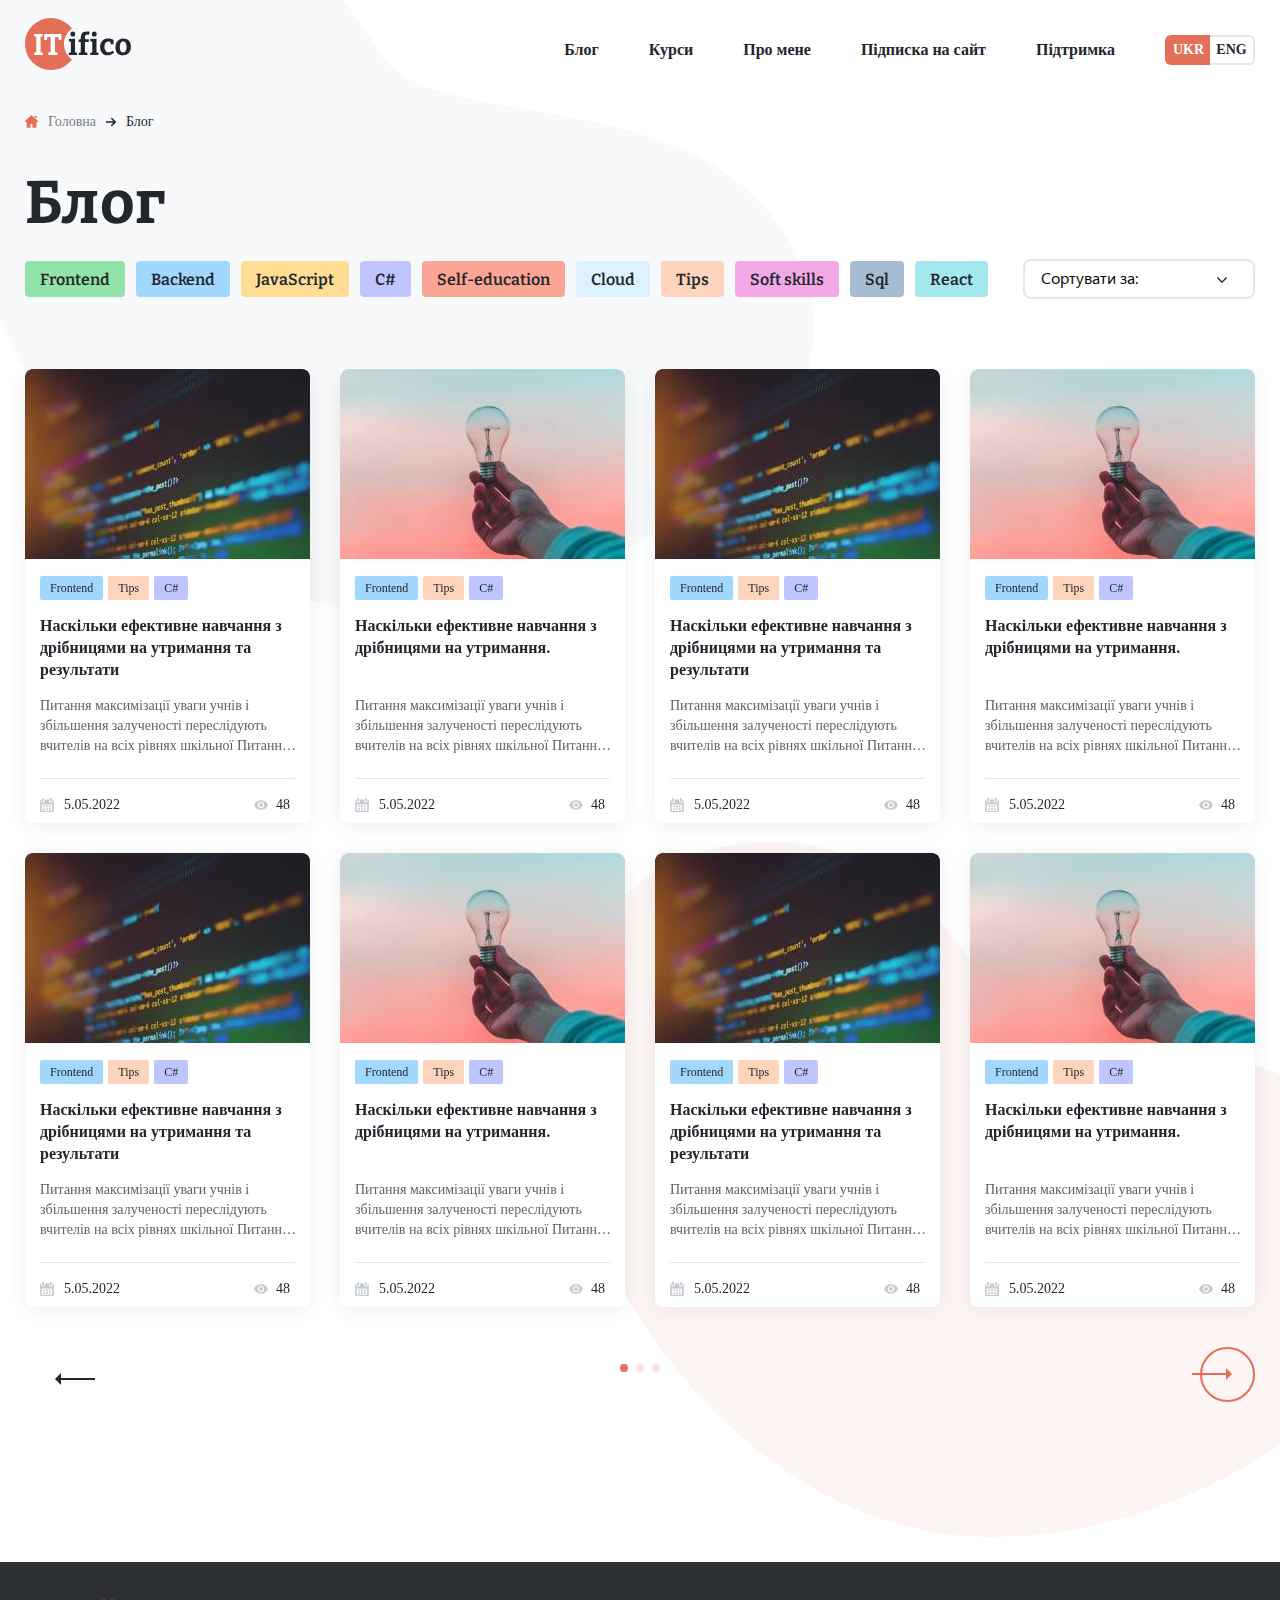
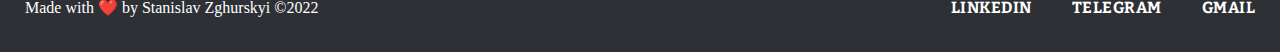
==== Blog-catalog.html @ d8884400 "add blog individual" ====
<!DOCTYPE html>
<html lang="en">

<head>
    <meta charset="UTF-8">
    <meta http-equiv="X-UA-Compatible" content="IE=edge">
    <meta name="viewport" content="width=device-width, initial-scale=1, minimum-scale=1, maximum-scale=1">
    <title>ITifico - курси для програмістів. Блог</title>
    <link rel="stylesheet" href="./css/main.css">
    <link rel="stylesheet" href="https://unpkg.com/swiper@8/swiper-bundle.min.css" />
</head>

<body>
    <svg class="background-big-blue-header" width="814" height="610" viewBox="0 0 814 610" fill="none"
        xmlns="http://www.w3.org/2000/svg">
        <path
            d="M788.662 240.273C693.61 77.3646 435.389 135.504 382.691 56.2937C355.756 15.7129 325.503 -31.3063 281.783 -55.6938C240.015 -79.1059 191.611 -87.4952 149.452 -84.3736C-1.2252 -73.2529 -65.2437 61.3663 -36.1621 209.447C2.48318 406.889 177.558 608.623 385.423 609.988C494.137 610.769 597.972 571.944 679.557 516.926C680.142 516.535 680.728 516.145 681.313 515.755C762.898 460.346 861.268 364.552 788.662 240.273Z"
            fill="#F8F9FA" />
    </svg>
    <header class="header">
        <div class="container">
            <div class="header__wrapper">
                <div class="header__logo">
                    <a href="./Homepage.html">
                        <img src="./images/logo.svg" alt="logo">
                    </a>
                </div>
                <nav class="header__navigation">
                    <ul class="header__navigation-list">
                        <li class="header__navigation-list-item">
                            <a class="header__navigation-link" href="./Blog-catalog.html">Блог</a>
                        </li>
                        <li class="header__navigation-list-item">
                            <a class="header__navigation-link" href="#">Курси</a>
                        </li>
                        <li class="header__navigation-list-item">
                            <a class="header__navigation-link" href="#">Про мене</a>
                        </li>
                        <li class="header__navigation-list-item">
                            <a class="header__navigation-link" href="#">Підписка на сайт</a>
                        </li>
                        <li class="header__navigation-list-item">
                            <a class="header__navigation-link" href="#">Підтримка</a>
                        </li>
                    </ul>
                    <div class="header__languege-box">
                        <div class="header__languege-box-item">
                            <a class="header__languege-box-link" href="#">UKR</a>
                        </div>
                        <div class="header__languege-box-item">
                            <a class="header__languege-box-link" href="#">ENG</a>
                        </div>
                    </div>
                </nav>

            </div>
        </div>
    </header>
    <main>
        <div class="container">
            <div class="main__blog-wrapper">
                <img class="main__blog-title-img" src="./images/title-blog.png" alt="title-blog">
                <nav class="main__blog-breadcrump">
                    <ul class="main__blog-breadcrump-list">
                        <li class="main__blog-breadcrump-item">
                            <object class="main__blog-breadcrump-item-icon"
                                data="./images/icons/home-blog-icon.svg"></object>
                            <a class="main__blog-breadcrump-item-link" href="./Homepage.html">Головна</a>
                        </li>
                        <li class="main__blog-breadcrump-item">
                            <object class="main__blog-breadcrump-item-icon"
                                data="./images/icons/next-breadcrump-icon.svg"></object>
                            Блог
                        </li>
                    </ul>
                </nav>
                <h2 class="main__blog-heading">Блог</h2>
                <nav class="main__blog-navigation">
                    <ul class="main__blog-navigation-tags">
                        <li class="main__blog-tag-frontend"><a href="#">Frontend</a></li>
                        <li class="main__blog-tag-backend"><a href="#">Backend</a></li>
                        <li class="main__blog-tag-javascript"><a href="#">JavaScript</a></li>
                        <li class="main__blog-tag-c"><a href="#">C#</a></li>
                        <li class="main__blog-tag-selfeducation"><a href="#">Self-education</a></li>
                        <li class="main__blog-tag-cloud"><a href="#">Cloud</a></li>
                        <li class="main__blog-tag-tips"><a href="#">Tips</a></li>
                        <li class="main__blog-tag-softskills"><a href="#">Soft skills</a></li>
                        <li class="main__blog-tag-sql"><a href="#">Sql</a></li>
                        <li class="main__blog-tag-react"><a href="#">React</a></li>
                    </ul>
                    <div class="main__blog-navigation-sort">
                        <div class="main__blog-navigation-sort-wrapper">
                            <p class="main__blog-navigation-sort-legend">Сортувати за:</p>
                            <div class="main__blog-navigation-sort-wrapper-svg">
                                <svg class="main__blog-navigation-sort-arrow" width="10" height="10" viewBox="0 0 10 10"
                                    fill="none" xmlns="http://www.w3.org/2000/svg">
                                    <path
                                        d="M4.99997 7.85018C4.82075 7.85018 4.64155 7.78175 4.50492 7.64518L0.205141 3.34536C-0.0683805 3.07184 -0.0683805 2.62837 0.205141 2.35496C0.478553 2.08155 0.921933 2.08155 1.19548 2.35496L4.99997 6.15968L8.80449 2.35509C9.07801 2.08168 9.52135 2.08168 9.79474 2.35509C10.0684 2.6285 10.0684 3.07197 9.79474 3.34549L5.49503 7.64531C5.35832 7.78191 5.17913 7.85018 4.99997 7.85018Z"
                                        fill="#23262D" />
                                </svg>
                            </div>
                        </div>
                        <ul class="main__blog-navigation-sort-list">
                            <li class="main__blog-sort-item"><a class="main__blog-sort-item-link" href="#">по даті</a>
                            </li>
                            <li class="main__blog-sort-item"><a class="main__blog-sort-item-link" href="#">по даті</a>
                            </li>
                            <li class="main__blog-sort-item"><a class="main__blog-sort-item-link" href="#">за
                                    популярністю</a></li>
                            <li class="main__blog-sort-item"><a class="main__blog-sort-item-link" href="#">за
                                    популярністю</a></li>
                        </ul>
                    </div>
                </nav>

            </div>
        </div>
        <div class="container-slider">
            <!-- Slider main container -->
            <div class="swiper main__swiper-blog">
                <!-- Additional required wrapper -->
                <div class="swiper-wrapper main__swiper-wrapper-blog">
                    <!-- Slides -->
                    <div class="swiper-slide main__articles-slide">
                        <a class="main__articles-slide-img" href="./Blog-individual.html"><img src="./images/articles-slider/slide1.jpg"
                                alt="slide1"></a>
                        <nav class="main__articles-slide-tags">
                            <a class="main__slide-tags-frontend" href="#">Frontend</a>
                            <a class="main__slide-tags-tips" href="#">Tips</a>
                            <a class="main__slide-tags-c" href="#">C#</a>
                        </nav>
                        <h4 class="main__articles-slide-heading"><a href="./Blog-individual.html">Наскільки ефективне навчання з
                                дрібницями на утримання та результати</a></h4>
                        <p class="main__articles-slide-text">Питання максимізації уваги учнів і збільшення
                            залученості переслідують вчителів на всіх рівнях шкільної Питання максимізації уваги
                            учнів і збільшення
                            залученості переслідують вчителів на всіх рівнях шкільної</p>
                        <div class="main__articles-slide-panel">
                            <div class="main__articles-slide-calendar">
                                <img src="./images/articles-slider/calendar.svg" alt="calendar">
                                <p class="main__articles-slide-date">5.05.2022</p>
                            </div>
                            <div class="main__articles-slide-views">
                                <img src="./images/articles-slider/eye1.svg" alt="eye1">
                                <p class="main__articles-slide-views-count">48</p>
                            </div>
                        </div>
                    </div>
                    <div class="swiper-slide main__articles-slide">
                        <a class="main__articles-slide-img" href="./Blog-individual.html"><img src="./images/articles-slider/slide2.jpg"
                                alt="slide2"></a>
                        <nav class="main__articles-slide-tags">
                            <a class="main__slide-tags-frontend" href="#">Frontend</a>
                            <a class="main__slide-tags-tips" href="#">Tips</a>
                            <a class="main__slide-tags-c" href="#">C#</a>
                        </nav>
                        <h4 class="main__articles-slide-heading"><a href="./Blog-individual.html">Наскільки ефективне навчання з
                                дрібницями на утримання.</a></h4>
                        <p class="main__articles-slide-text">Питання максимізації уваги учнів і збільшення
                            залученості переслідують вчителів на всіх рівнях шкільної Питання максимізації уваги
                            учнів і збільшення
                            залученості переслідують вчителів на всіх рівнях шкільної</p>
                        <div class="main__articles-slide-panel">
                            <div class="main__articles-slide-calendar">
                                <img src="./images/articles-slider/calendar.svg" alt="calendar">
                                <p class="main__articles-slide-date">5.05.2022</p>
                            </div>
                            <div class="main__articles-slide-views">
                                <img src="./images/articles-slider/eye1.svg" alt="eye1">
                                <p class="main__articles-slide-views-count">48</p>
                            </div>
                        </div>
                    </div>
                    <div class="swiper-slide main__articles-slide">
                        <a class="main__articles-slide-img" href="./Blog-individual.html"><img src="./images/articles-slider/slide1.jpg"
                                alt="slide3"></a>
                        <nav class="main__articles-slide-tags">
                            <a class="main__slide-tags-frontend" href="#">Frontend</a>
                            <a class="main__slide-tags-tips" href="#">Tips</a>
                            <a class="main__slide-tags-c" href="#">C#</a>
                        </nav>
                        <h4 class="main__articles-slide-heading"><a href="./Blog-individual.html">Наскільки ефективне навчання з
                                дрібницями на утримання та результати</a></h4>
                        <p class="main__articles-slide-text">Питання максимізації уваги учнів і збільшення
                            залученості переслідують вчителів на всіх рівнях шкільної Питання максимізації уваги
                            учнів і збільшення
                            залученості переслідують вчителів на всіх рівнях шкільної</p>
                        <div class="main__articles-slide-panel">
                            <div class="main__articles-slide-calendar">
                                <img src="./images/articles-slider/calendar.svg" alt="calendar">
                                <p class="main__articles-slide-date">5.05.2022</p>
                            </div>
                            <div class="main__articles-slide-views">
                                <img src="./images/articles-slider/eye1.svg" alt="eye1">
                                <p class="main__articles-slide-views-count">48</p>
                            </div>
                        </div>
                    </div>
                    <div class="swiper-slide main__articles-slide">
                        <a class="main__articles-slide-img" href="./Blog-individual.html"><img src="./images/articles-slider/slide2.jpg"
                                alt="slide4"></a>
                        <nav class="main__articles-slide-tags">
                            <a class="main__slide-tags-frontend" href="#">Frontend</a>
                            <a class="main__slide-tags-tips" href="#">Tips</a>
                            <a class="main__slide-tags-c" href="#">C#</a>
                        </nav>
                        <h4 class="main__articles-slide-heading"><a href="./Blog-individual.html">Наскільки ефективне навчання з
                                дрібницями на утримання.</a></h4>
                        <p class="main__articles-slide-text">Питання максимізації уваги учнів і збільшення
                            залученості переслідують вчителів на всіх рівнях шкільної Питання максимізації уваги
                            учнів і збільшення
                            залученості переслідують вчителів на всіх рівнях шкільної</p>
                        <div class="main__articles-slide-panel">
                            <div class="main__articles-slide-calendar">
                                <img src="./images/articles-slider/calendar.svg" alt="calendar">
                                <p class="main__articles-slide-date">5.05.2022</p>
                            </div>
                            <div class="main__articles-slide-views">
                                <img src="./images/articles-slider/eye1.svg" alt="eye1">
                                <p class="main__articles-slide-views-count">48</p>
                            </div>
                        </div>
                    </div>
                    <div class="swiper-slide main__articles-slide">
                        <a class="main__articles-slide-img" href="./Blog-individual.html"><img src="./images/articles-slider/slide1.jpg"
                                alt="slide1"></a>
                        <nav class="main__articles-slide-tags">
                            <a class="main__slide-tags-frontend" href="#">Frontend</a>
                            <a class="main__slide-tags-tips" href="#">Tips</a>
                            <a class="main__slide-tags-c" href="#">C#</a>
                        </nav>
                        <h4 class="main__articles-slide-heading"><a href="./Blog-individual.html">Наскільки ефективне навчання з
                                дрібницями на утримання та результати</a></h4>
                        <p class="main__articles-slide-text">Питання максимізації уваги учнів і збільшення
                            залученості переслідують вчителів на всіх рівнях шкільної Питання максимізації уваги
                            учнів і збільшення
                            залученості переслідують вчителів на всіх рівнях шкільної</p>
                        <div class="main__articles-slide-panel">
                            <div class="main__articles-slide-calendar">
                                <img src="./images/articles-slider/calendar.svg" alt="calendar">
                                <p class="main__articles-slide-date">5.05.2022</p>
                            </div>
                            <div class="main__articles-slide-views">
                                <img src="./images/articles-slider/eye1.svg" alt="eye1">
                                <p class="main__articles-slide-views-count">48</p>
                            </div>
                        </div>
                    </div>
                    <div class="swiper-slide main__articles-slide">
                        <a class="main__articles-slide-img" href="./Blog-individual.html"><img src="./images/articles-slider/slide2.jpg"
                                alt="slide2"></a>
                        <nav class="main__articles-slide-tags">
                            <a class="main__slide-tags-frontend" href="#">Frontend</a>
                            <a class="main__slide-tags-tips" href="#">Tips</a>
                            <a class="main__slide-tags-c" href="#">C#</a>
                        </nav>
                        <h4 class="main__articles-slide-heading"><a href="./Blog-individual.html">Наскільки ефективне навчання з
                                дрібницями на утримання.</a></h4>
                        <p class="main__articles-slide-text">Питання максимізації уваги учнів і збільшення
                            залученості переслідують вчителів на всіх рівнях шкільної Питання максимізації уваги
                            учнів і збільшення
                            залученості переслідують вчителів на всіх рівнях шкільної</p>
                        <div class="main__articles-slide-panel">
                            <div class="main__articles-slide-calendar">
                                <img src="./images/articles-slider/calendar.svg" alt="calendar">
                                <p class="main__articles-slide-date">5.05.2022</p>
                            </div>
                            <div class="main__articles-slide-views">
                                <img src="./images/articles-slider/eye1.svg" alt="eye1">
                                <p class="main__articles-slide-views-count">48</p>
                            </div>
                        </div>
                    </div>
                    <div class="swiper-slide main__articles-slide">
                        <a class="main__articles-slide-img" href="./Blog-individual.html"><img src="./images/articles-slider/slide1.jpg"
                                alt="slide3"></a>
                        <nav class="main__articles-slide-tags">
                            <a class="main__slide-tags-frontend" href="#">Frontend</a>
                            <a class="main__slide-tags-tips" href="#">Tips</a>
                            <a class="main__slide-tags-c" href="#">C#</a>
                        </nav>
                        <h4 class="main__articles-slide-heading"><a href="./Blog-individual.html">Наскільки ефективне навчання з
                                дрібницями на утримання та результати</a></h4>
                        <p class="main__articles-slide-text">Питання максимізації уваги учнів і збільшення
                            залученості переслідують вчителів на всіх рівнях шкільної Питання максимізації уваги
                            учнів і збільшення
                            залученості переслідують вчителів на всіх рівнях шкільної</p>
                        <div class="main__articles-slide-panel">
                            <div class="main__articles-slide-calendar">
                                <img src="./images/articles-slider/calendar.svg" alt="calendar">
                                <p class="main__articles-slide-date">5.05.2022</p>
                            </div>
                            <div class="main__articles-slide-views">
                                <img src="./images/articles-slider/eye1.svg" alt="eye1">
                                <p class="main__articles-slide-views-count">48</p>
                            </div>
                        </div>
                    </div>
                    <div class="swiper-slide main__articles-slide">
                        <a class="main__articles-slide-img" href="./Blog-individual.html"><img src="./images/articles-slider/slide2.jpg"
                                alt="slide4"></a>
                        <nav class="main__articles-slide-tags">
                            <a class="main__slide-tags-frontend" href="#">Frontend</a>
                            <a class="main__slide-tags-tips" href="#">Tips</a>
                            <a class="main__slide-tags-c" href="#">C#</a>
                        </nav>
                        <h4 class="main__articles-slide-heading"><a href="./Blog-individual.html">Наскільки ефективне навчання з
                                дрібницями на утримання.</a></h4>
                        <p class="main__articles-slide-text">Питання максимізації уваги учнів і збільшення
                            залученості переслідують вчителів на всіх рівнях шкільної Питання максимізації уваги
                            учнів і збільшення
                            залученості переслідують вчителів на всіх рівнях шкільної</p>
                        <div class="main__articles-slide-panel">
                            <div class="main__articles-slide-calendar">
                                <img src="./images/articles-slider/calendar.svg" alt="calendar">
                                <p class="main__articles-slide-date">5.05.2022</p>
                            </div>
                            <div class="main__articles-slide-views">
                                <img src="./images/articles-slider/eye1.svg" alt="eye1">
                                <p class="main__articles-slide-views-count">48</p>
                            </div>
                        </div>
                    </div>
                    <div class="swiper-slide main__articles-slide">
                        <a class="main__articles-slide-img" href="./Blog-individual.html"><img src="./images/articles-slider/slide1.jpg"
                                alt="slide1"></a>
                        <nav class="main__articles-slide-tags">
                            <a class="main__slide-tags-frontend" href="#">Frontend</a>
                            <a class="main__slide-tags-tips" href="#">Tips</a>
                            <a class="main__slide-tags-c" href="#">C#</a>
                        </nav>
                        <h4 class="main__articles-slide-heading"><a href="./Blog-individual.html">Наскільки ефективне навчання з
                                дрібницями на утримання та результати</a></h4>
                        <p class="main__articles-slide-text">Питання максимізації уваги учнів і збільшення
                            залученості переслідують вчителів на всіх рівнях шкільної Питання максимізації уваги
                            учнів і збільшення
                            залученості переслідують вчителів на всіх рівнях шкільної</p>
                        <div class="main__articles-slide-panel">
                            <div class="main__articles-slide-calendar">
                                <img src="./images/articles-slider/calendar.svg" alt="calendar">
                                <p class="main__articles-slide-date">5.05.2022</p>
                            </div>
                            <div class="main__articles-slide-views">
                                <img src="./images/articles-slider/eye1.svg" alt="eye1">
                                <p class="main__articles-slide-views-count">48</p>
                            </div>
                        </div>
                    </div>
                    <div class="swiper-slide main__articles-slide">
                        <a class="main__articles-slide-img" href="./Blog-individual.html"><img src="./images/articles-slider/slide2.jpg"
                                alt="slide2"></a>
                        <nav class="main__articles-slide-tags">
                            <a class="main__slide-tags-frontend" href="#">Frontend</a>
                            <a class="main__slide-tags-tips" href="#">Tips</a>
                            <a class="main__slide-tags-c" href="#">C#</a>
                        </nav>
                        <h4 class="main__articles-slide-heading"><a href="./Blog-individual.html">Наскільки ефективне навчання з
                                дрібницями на утримання.</a></h4>
                        <p class="main__articles-slide-text">Питання максимізації уваги учнів і збільшення
                            залученості переслідують вчителів на всіх рівнях шкільної Питання максимізації уваги
                            учнів і збільшення
                            залученості переслідують вчителів на всіх рівнях шкільної</p>
                        <div class="main__articles-slide-panel">
                            <div class="main__articles-slide-calendar">
                                <img src="./images/articles-slider/calendar.svg" alt="calendar">
                                <p class="main__articles-slide-date">5.05.2022</p>
                            </div>
                            <div class="main__articles-slide-views">
                                <img src="./images/articles-slider/eye1.svg" alt="eye1">
                                <p class="main__articles-slide-views-count">48</p>
                            </div>
                        </div>
                    </div>
                    <div class="swiper-slide main__articles-slide">
                        <a class="main__articles-slide-img" href="./Blog-individual.html"><img src="./images/articles-slider/slide1.jpg"
                                alt="slide3"></a>
                        <nav class="main__articles-slide-tags">
                            <a class="main__slide-tags-frontend" href="#">Frontend</a>
                            <a class="main__slide-tags-tips" href="#">Tips</a>
                            <a class="main__slide-tags-c" href="#">C#</a>
                        </nav>
                        <h4 class="main__articles-slide-heading"><a href="./Blog-individual.html">Наскільки ефективне навчання з
                                дрібницями на утримання та результати</a></h4>
                        <p class="main__articles-slide-text">Питання максимізації уваги учнів і збільшення
                            залученості переслідують вчителів на всіх рівнях шкільної Питання максимізації уваги
                            учнів і збільшення
                            залученості переслідують вчителів на всіх рівнях шкільної</p>
                        <div class="main__articles-slide-panel">
                            <div class="main__articles-slide-calendar">
                                <img src="./images/articles-slider/calendar.svg" alt="calendar">
                                <p class="main__articles-slide-date">5.05.2022</p>
                            </div>
                            <div class="main__articles-slide-views">
                                <img src="./images/articles-slider/eye1.svg" alt="eye1">
                                <p class="main__articles-slide-views-count">48</p>
                            </div>
                        </div>
                    </div>
                    <div class="swiper-slide main__articles-slide">
                        <a class="main__articles-slide-img" href="./Blog-individual.html"><img src="./images/articles-slider/slide2.jpg"
                                alt="slide4"></a>
                        <nav class="main__articles-slide-tags">
                            <a class="main__slide-tags-frontend" href="#">Frontend</a>
                            <a class="main__slide-tags-tips" href="#">Tips</a>
                            <a class="main__slide-tags-c" href="#">C#</a>
                        </nav>
                        <h4 class="main__articles-slide-heading"><a href="./Blog-individual.html">Наскільки ефективне навчання з
                                дрібницями на утримання.</a></h4>
                        <p class="main__articles-slide-text">Питання максимізації уваги учнів і збільшення
                            залученості переслідують вчителів на всіх рівнях шкільної Питання максимізації уваги
                            учнів і збільшення
                            залученості переслідують вчителів на всіх рівнях шкільної</p>
                        <div class="main__articles-slide-panel">
                            <div class="main__articles-slide-calendar">
                                <img src="./images/articles-slider/calendar.svg" alt="calendar">
                                <p class="main__articles-slide-date">5.05.2022</p>
                            </div>
                            <div class="main__articles-slide-views">
                                <img src="./images/articles-slider/eye1.svg" alt="eye1">
                                <p class="main__articles-slide-views-count">48</p>
                            </div>
                        </div>
                    </div>

                </div>
                <!-- If we need pagination -->
                <div class="swiper-pagination main__swiper-pagination-blog"></div>

                <!-- If we need navigation buttons -->
                <div class="swiper-button-prev-3 main__swiper-button-prev-blog">
                    <svg class="main__slider-arrow-prev-btn" width="40" height="12" viewBox="0 0 40 12" fill="none"
                        xmlns="http://www.w3.org/2000/svg">
                        <path d="M-9.53674e-07 5.99988L6 0V4.81907L6 7.18085L6 12L-9.53674e-07 5.99988Z"
                            fill="#23262D" />
                        <line y1="-1" x2="34.4444" y2="-1" transform="matrix(1 7.86805e-08 9.71364e-08 -1 5.55469 5)"
                            stroke="#23262D" stroke-width="2" />
                    </svg>
                </div>
                <div class="swiper-button-next-3 main__swiper-button-next-blog">
                    <svg class="main__slider-arrow-next-btn" width="63" height="55" viewBox="0 0 63 55" fill="none"
                        xmlns="http://www.w3.org/2000/svg">
                        <circle cx="35.5" cy="27.5" r="26.5" transform="rotate(-180 35.5 27.5)" stroke="#E36F59"
                            stroke-width="2" />
                        <path d="M40 27.0001L34 33L34 28.1809L34 25.8191L34 21L40 27.0001Z" fill="#E36F59" />
                        <line y1="-1" x2="34.4444" y2="-1" transform="matrix(-1 -1.66103e-07 -1.84559e-07 1 34.4453 28)"
                            stroke="#E36F59" stroke-width="2" />
                    </svg>
                </div>
            </div>
        </div>
    </main>
    <svg class="main__background-pink" width="721" height="695" viewBox="0 0 721 695" fill="none"
        xmlns="http://www.w3.org/2000/svg">
        <path opacity="0.07"
            d="M831.662 325.273C736.61 162.365 478.389 220.504 425.691 141.294C398.756 100.713 368.503 53.6937 324.783 29.3062C283.015 5.89412 234.611 -2.4952 192.452 0.626409C41.7748 11.7471 -22.2437 146.366 6.83788 294.447C45.4832 491.889 220.558 693.623 428.423 694.988C537.137 695.769 640.972 656.944 722.557 601.926C723.142 601.535 723.728 601.145 724.313 600.755C805.898 545.346 904.268 449.552 831.662 325.273Z"
            fill="#E36F59" />
    </svg>
    <footer class="footer">
        <div class="container">
            <div class="footer__wrapper">
                <p class="footer__author">Made with ❤️ by Stanislav Zghurskyi ©2022</p>
                <nav class="footer__navigation">
                    <ul class="footer__navigation-list">
                        <li class="footer__navigation-items"><a href="#">Linkedin</a></li>
                        <li class="footer__navigation-items"><a href="#">Telegram</a></li>
                        <li class="footer__navigation-items"><a href="#">Gmail</a></li>
                    </ul>
                </nav>
            </div>
        </div>
    </footer>

    <script src="./js/components/blog-dropdown.js"></script>
    <script src="https://unpkg.com/swiper@8/swiper-bundle.min.js"></script>
    <script src="./js/components/swiper-slider.js"></script>
</body>

</html>
---- css/main.css ----
@import url(./fonts.css);
@import url(./reset.css);
@import url(../libs/css/normalize.css);
@import url(./globals.css);
@import url(./components/header.css);
@import url(./common.css);
@import url(./components/main-information-1230.css);
@import url(../libs/css/awesome.css);
@import url(./components/articles-section.css);
@import url(./components/slide-articles-blog.css);
@import url(./components/articles-slider.css);
@import url(./components/courses-section.css);
@import url(./components/slide-courses.css);
@import url(./components/rubric-section.css);
@import url(./components/form-subscription.css);
@import url(./components/footer.css);
@import url(./components/blog-main.css);
@import url(./components/blog-slider.css);
@import url(./components/blog-individual.css);


* {
    box-sizing: border-box;
}

body {
    font-family: 'SegoeUI', sans-serif;
    font-weight: 400;
}
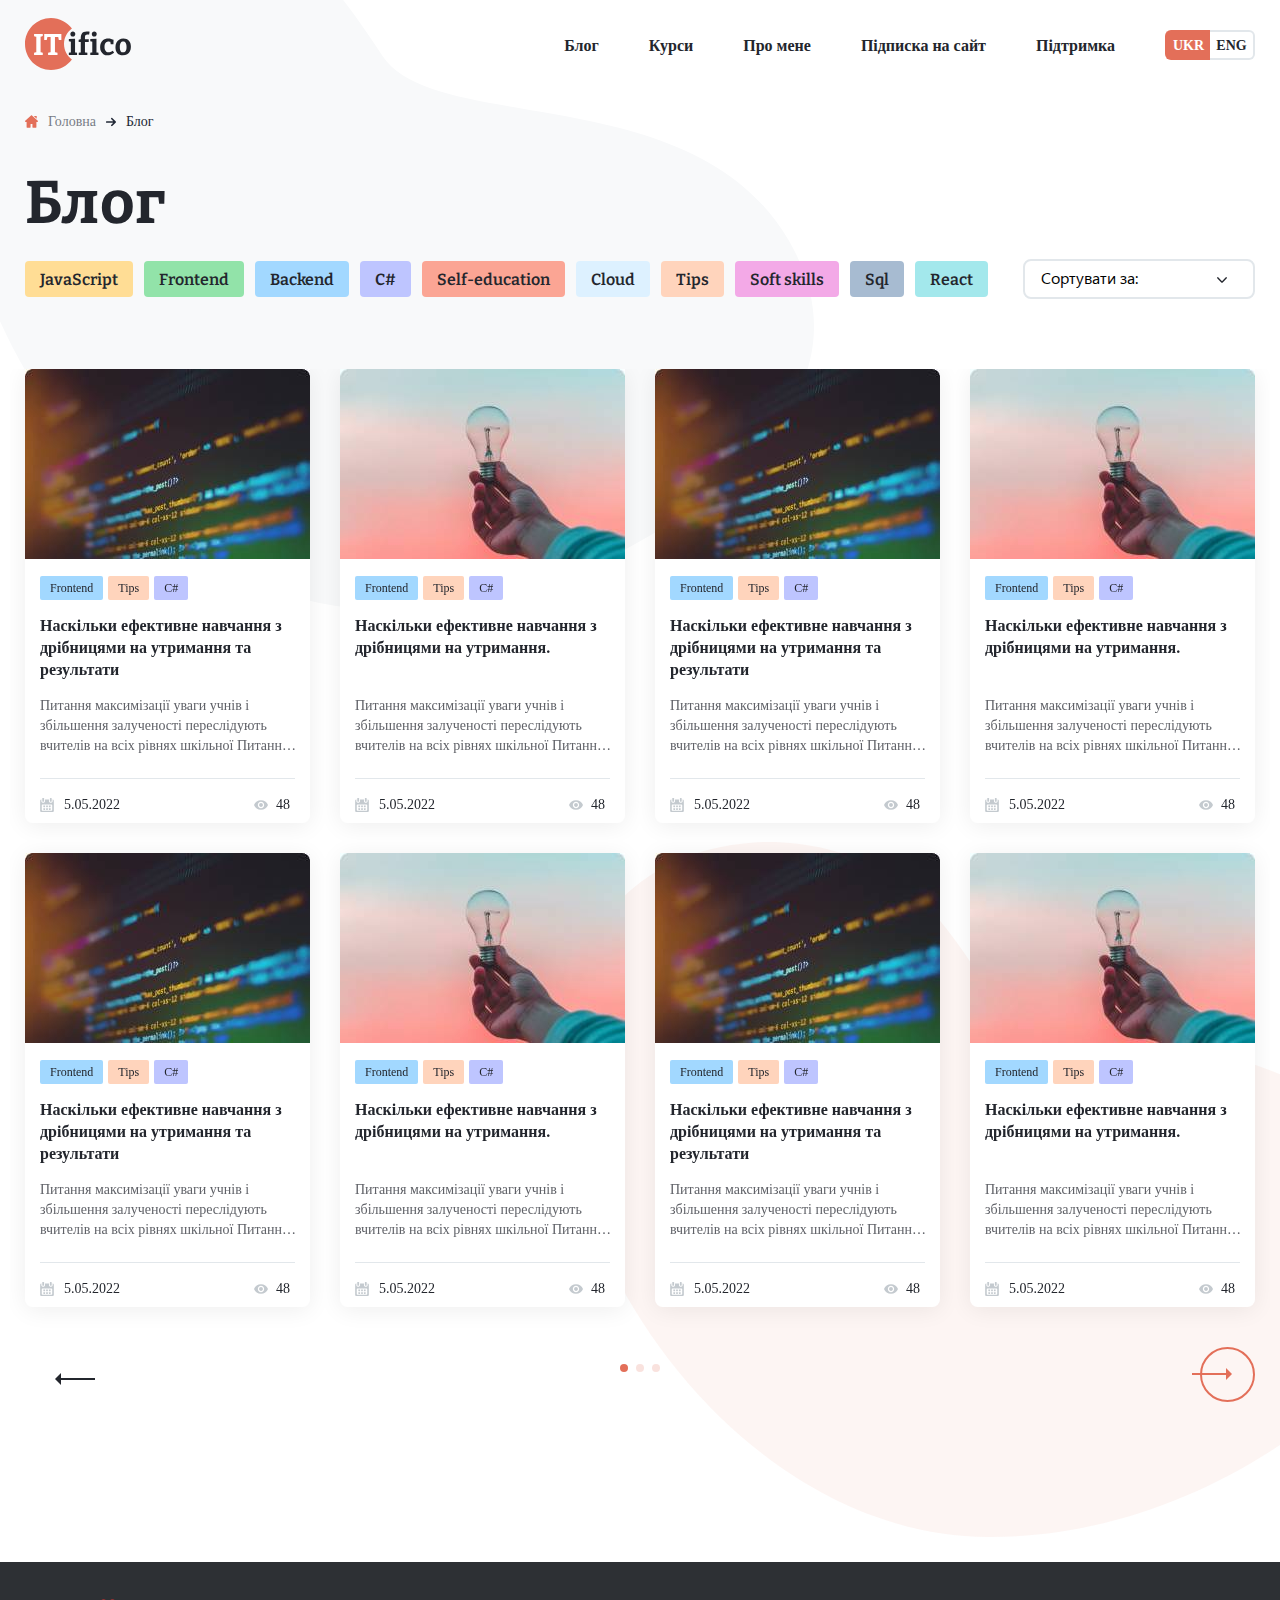
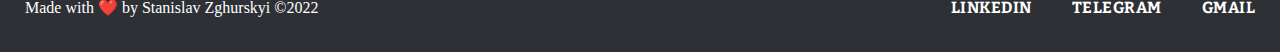
==== commit 902f103f: "add styles for adaptive blog-catalog" ====
--- a/Blog-catalog.html
+++ b/Blog-catalog.html
@@ -21,8 +21,13 @@
         <div class="container">
             <div class="header__wrapper">
                 <div class="header__logo">
-                    <a href="./Homepage.html">
+                    <a href="#">
                         <img src="./images/logo.svg" alt="logo">
+                    </a>
+                </div>
+                <div class="header__logo-828">
+                    <a href="#">
+                        <img src="./images/logo-828.svg" alt="logo">
                     </a>
                 </div>
                 <nav class="header__navigation">
@@ -31,7 +36,7 @@
                             <a class="header__navigation-link" href="./Blog-catalog.html">Блог</a>
                         </li>
                         <li class="header__navigation-list-item">
-                            <a class="header__navigation-link" href="#">Курси</a>
+                            <a class="header__navigation-link" href="./Courses-catalog.html">Курси</a>
                         </li>
                         <li class="header__navigation-list-item">
                             <a class="header__navigation-link" href="#">Про мене</a>
@@ -53,6 +58,53 @@
                     </div>
                 </nav>
 
+            </div>
+
+        </div>
+
+        <div class="header__mobile-menu">
+            <div class="container">
+                <div class="header__mobile-menu-top">
+                    <div class="header__logo-828">
+                        <a href="#">
+                            <img src="./images/logo-828.svg" alt="logo">
+                        </a>
+                    </div>
+                    <div class="header__languege-box">
+                        <div class="header__languege-box-item">
+                            <a class="header__languege-box-link" href="#">UKR</a>
+                        </div>
+                        <div class="header__languege-box-item">
+                            <a class="header__languege-box-link" href="#">ENG</a>
+                        </div>
+                    </div>
+                    <div class="header__mobile-menu-hamburger">
+                        <img class="header__mobile-menu-hamburger-img" src="./images/hamburger-header-mobile.svg"
+                            alt="Menu button">
+                        <img class="header__mobile-menu-drawer-img" src="./images/drawer-header-mobile.svg"
+                            alt="Menu button">
+                    </div>
+                </div>
+                <div class="header__mobile-menu-dropdown">
+                    <nav class="header__mobile-menu-navigation">
+                        <ul class="header__mobile-menu-list">
+                            <li class="header__mobile-menu-item"><a href="./Blog-catalog.html">Блог</a></li>
+                            <li class="header__mobile-menu-item"><a href="./Courses-catalog.html">Курси</a></li>
+                            <li class="header__mobile-menu-item"><a href="#">Про мене </a></li>
+                            <li class="header__mobile-menu-item"><a href="#">Підписка на сайт </a></li>
+                            <li class="header__mobile-menu-item"><a href="#">Підтримка</a></li>
+                        </ul>
+                    </nav>
+                    <div class="header__mobile-menu-footer">
+                        <nav class="header__mobile-menu-footer-navigation">
+                            <ul class="header__mobile-menu-footer-list">
+                                <li class="header__mobile-menu-footer-item"><a href="#">Linkedin</a></li>
+                                <li class="header__mobile-menu-footer-item"><a href="#">Telegram</a></li>
+                                <li class="header__mobile-menu-footer-item"><a href="#">Gmail</a></li>
+                            </ul>
+                        </nav>
+                    </div>
+                </div>
             </div>
         </div>
     </header>
@@ -74,19 +126,49 @@
                         </li>
                     </ul>
                 </nav>
-                <h2 class="main__blog-heading">Блог</h2>
+                <div class="main__blog-heading-wrapper">
+                    <h2 class="main__blog-heading">Блог</h2>
+                    <div class="main__blog-navigation-sort-adaptive">
+                        <div class="main__blog-navigation-sort-wrapper">
+                            <p class="main__blog-navigation-sort-legend">Сортувати за:</p>
+                            <div class="main__blog-navigation-sort-wrapper-svg">
+                                <svg class="main__blog-navigation-sort-arrow" width="10" height="10" viewBox="0 0 10 10"
+                                    fill="none" xmlns="http://www.w3.org/2000/svg">
+                                    <path
+                                        d="M4.99997 7.85018C4.82075 7.85018 4.64155 7.78175 4.50492 7.64518L0.205141 3.34536C-0.0683805 3.07184 -0.0683805 2.62837 0.205141 2.35496C0.478553 2.08155 0.921933 2.08155 1.19548 2.35496L4.99997 6.15968L8.80449 2.35509C9.07801 2.08168 9.52135 2.08168 9.79474 2.35509C10.0684 2.6285 10.0684 3.07197 9.79474 3.34549L5.49503 7.64531C5.35832 7.78191 5.17913 7.85018 4.99997 7.85018Z"
+                                        fill="#23262D" />
+                                </svg>
+                            </div>
+                        </div>
+                        <ul class="main__blog-navigation-sort-list">
+                            <li class="main__blog-sort-item"><a class="main__blog-sort-item-link" href="#">по даті</a>
+                            </li>
+                            <li class="main__blog-sort-item"><a class="main__blog-sort-item-link" href="#">по даті</a>
+                            </li>
+                            <li class="main__blog-sort-item"><a class="main__blog-sort-item-link" href="#">за
+                                    популярністю</a></li>
+                            <li class="main__blog-sort-item"><a class="main__blog-sort-item-link" href="#">за
+                                    популярністю</a></li>
+                        </ul>
+                    </div>
+                </div>
+
                 <nav class="main__blog-navigation">
                     <ul class="main__blog-navigation-tags">
-                        <li class="main__blog-tag-frontend"><a href="#">Frontend</a></li>
-                        <li class="main__blog-tag-backend"><a href="#">Backend</a></li>
-                        <li class="main__blog-tag-javascript"><a href="#">JavaScript</a></li>
-                        <li class="main__blog-tag-c"><a href="#">C#</a></li>
-                        <li class="main__blog-tag-selfeducation"><a href="#">Self-education</a></li>
-                        <li class="main__blog-tag-cloud"><a href="#">Cloud</a></li>
-                        <li class="main__blog-tag-tips"><a href="#">Tips</a></li>
-                        <li class="main__blog-tag-softskills"><a href="#">Soft skills</a></li>
-                        <li class="main__blog-tag-sql"><a href="#">Sql</a></li>
-                        <li class="main__blog-tag-react"><a href="#">React</a></li>
+                        <li class="main__blog-navigation-tags-item main__blog-tag-javascript"><a href="#">JavaScript</a>
+                        </li>
+                        <li class="main__blog-navigation-tags-item main__blog-tag-frontend"><a href="#">Frontend</a>
+                        </li>
+                        <li class="main__blog-navigation-tags-item main__blog-tag-backend"><a href="#">Backend</a></li>
+                        <li class="main__blog-navigation-tags-item main__blog-tag-c"><a href="#">C#</a></li>
+                        <li class="main__blog-navigation-tags-item main__blog-tag-selfeducation"><a
+                                href="#">Self-education</a></li>
+                        <li class="main__blog-navigation-tags-item main__blog-tag-cloud"><a href="#">Cloud</a></li>
+                        <li class="main__blog-navigation-tags-item main__blog-tag-tips"><a href="#">Tips</a></li>
+                        <li class="main__blog-navigation-tags-item main__blog-tag-softskills"><a href="#">Soft
+                                skills</a></li>
+                        <li class="main__blog-navigation-tags-item main__blog-tag-sql"><a href="#">Sql</a></li>
+                        <li class="main__blog-navigation-tags-item main__blog-tag-react"><a href="#">React</a></li>
                     </ul>
                     <div class="main__blog-navigation-sort">
                         <div class="main__blog-navigation-sort-wrapper">
@@ -122,14 +204,15 @@
                 <div class="swiper-wrapper main__swiper-wrapper-blog">
                     <!-- Slides -->
                     <div class="swiper-slide main__articles-slide">
-                        <a class="main__articles-slide-img" href="./Blog-individual.html"><img src="./images/articles-slider/slide1.jpg"
-                                alt="slide1"></a>
-                        <nav class="main__articles-slide-tags">
-                            <a class="main__slide-tags-frontend" href="#">Frontend</a>
-                            <a class="main__slide-tags-tips" href="#">Tips</a>
-                            <a class="main__slide-tags-c" href="#">C#</a>
-                        </nav>
-                        <h4 class="main__articles-slide-heading"><a href="./Blog-individual.html">Наскільки ефективне навчання з
+                        <a class="main__articles-slide-img" href="./Blog-individual.html"><img
+                                src="./images/articles-slider/slide1.jpg" alt="slide1"></a>
+                        <nav class="main__articles-slide-tags">
+                            <a class="main__slide-tags-frontend" href="#">Frontend</a>
+                            <a class="main__slide-tags-tips" href="#">Tips</a>
+                            <a class="main__slide-tags-c" href="#">C#</a>
+                        </nav>
+                        <h4 class="main__articles-slide-heading"><a href="./Blog-individual.html">Наскільки ефективне
+                                навчання з
                                 дрібницями на утримання та результати</a></h4>
                         <p class="main__articles-slide-text">Питання максимізації уваги учнів і збільшення
                             залученості переслідують вчителів на всіх рівнях шкільної Питання максимізації уваги
@@ -147,14 +230,15 @@
                         </div>
                     </div>
                     <div class="swiper-slide main__articles-slide">
-                        <a class="main__articles-slide-img" href="./Blog-individual.html"><img src="./images/articles-slider/slide2.jpg"
-                                alt="slide2"></a>
-                        <nav class="main__articles-slide-tags">
-                            <a class="main__slide-tags-frontend" href="#">Frontend</a>
-                            <a class="main__slide-tags-tips" href="#">Tips</a>
-                            <a class="main__slide-tags-c" href="#">C#</a>
-                        </nav>
-                        <h4 class="main__articles-slide-heading"><a href="./Blog-individual.html">Наскільки ефективне навчання з
+                        <a class="main__articles-slide-img" href="./Blog-individual.html"><img
+                                src="./images/articles-slider/slide2.jpg" alt="slide2"></a>
+                        <nav class="main__articles-slide-tags">
+                            <a class="main__slide-tags-frontend" href="#">Frontend</a>
+                            <a class="main__slide-tags-tips" href="#">Tips</a>
+                            <a class="main__slide-tags-c" href="#">C#</a>
+                        </nav>
+                        <h4 class="main__articles-slide-heading"><a href="./Blog-individual.html">Наскільки ефективне
+                                навчання з
                                 дрібницями на утримання.</a></h4>
                         <p class="main__articles-slide-text">Питання максимізації уваги учнів і збільшення
                             залученості переслідують вчителів на всіх рівнях шкільної Питання максимізації уваги
@@ -172,14 +256,15 @@
                         </div>
                     </div>
                     <div class="swiper-slide main__articles-slide">
-                        <a class="main__articles-slide-img" href="./Blog-individual.html"><img src="./images/articles-slider/slide1.jpg"
-                                alt="slide3"></a>
-                        <nav class="main__articles-slide-tags">
-                            <a class="main__slide-tags-frontend" href="#">Frontend</a>
-                            <a class="main__slide-tags-tips" href="#">Tips</a>
-                            <a class="main__slide-tags-c" href="#">C#</a>
-                        </nav>
-                        <h4 class="main__articles-slide-heading"><a href="./Blog-individual.html">Наскільки ефективне навчання з
+                        <a class="main__articles-slide-img" href="./Blog-individual.html"><img
+                                src="./images/articles-slider/slide1.jpg" alt="slide3"></a>
+                        <nav class="main__articles-slide-tags">
+                            <a class="main__slide-tags-frontend" href="#">Frontend</a>
+                            <a class="main__slide-tags-tips" href="#">Tips</a>
+                            <a class="main__slide-tags-c" href="#">C#</a>
+                        </nav>
+                        <h4 class="main__articles-slide-heading"><a href="./Blog-individual.html">Наскільки ефективне
+                                навчання з
                                 дрібницями на утримання та результати</a></h4>
                         <p class="main__articles-slide-text">Питання максимізації уваги учнів і збільшення
                             залученості переслідують вчителів на всіх рівнях шкільної Питання максимізації уваги
@@ -197,14 +282,15 @@
                         </div>
                     </div>
                     <div class="swiper-slide main__articles-slide">
-                        <a class="main__articles-slide-img" href="./Blog-individual.html"><img src="./images/articles-slider/slide2.jpg"
-                                alt="slide4"></a>
-                        <nav class="main__articles-slide-tags">
-                            <a class="main__slide-tags-frontend" href="#">Frontend</a>
-                            <a class="main__slide-tags-tips" href="#">Tips</a>
-                            <a class="main__slide-tags-c" href="#">C#</a>
-                        </nav>
-                        <h4 class="main__articles-slide-heading"><a href="./Blog-individual.html">Наскільки ефективне навчання з
+                        <a class="main__articles-slide-img" href="./Blog-individual.html"><img
+                                src="./images/articles-slider/slide2.jpg" alt="slide4"></a>
+                        <nav class="main__articles-slide-tags">
+                            <a class="main__slide-tags-frontend" href="#">Frontend</a>
+                            <a class="main__slide-tags-tips" href="#">Tips</a>
+                            <a class="main__slide-tags-c" href="#">C#</a>
+                        </nav>
+                        <h4 class="main__articles-slide-heading"><a href="./Blog-individual.html">Наскільки ефективне
+                                навчання з
                                 дрібницями на утримання.</a></h4>
                         <p class="main__articles-slide-text">Питання максимізації уваги учнів і збільшення
                             залученості переслідують вчителів на всіх рівнях шкільної Питання максимізації уваги
@@ -222,14 +308,15 @@
                         </div>
                     </div>
                     <div class="swiper-slide main__articles-slide">
-                        <a class="main__articles-slide-img" href="./Blog-individual.html"><img src="./images/articles-slider/slide1.jpg"
-                                alt="slide1"></a>
-                        <nav class="main__articles-slide-tags">
-                            <a class="main__slide-tags-frontend" href="#">Frontend</a>
-                            <a class="main__slide-tags-tips" href="#">Tips</a>
-                            <a class="main__slide-tags-c" href="#">C#</a>
-                        </nav>
-                        <h4 class="main__articles-slide-heading"><a href="./Blog-individual.html">Наскільки ефективне навчання з
+                        <a class="main__articles-slide-img" href="./Blog-individual.html"><img
+                                src="./images/articles-slider/slide1.jpg" alt="slide1"></a>
+                        <nav class="main__articles-slide-tags">
+                            <a class="main__slide-tags-frontend" href="#">Frontend</a>
+                            <a class="main__slide-tags-tips" href="#">Tips</a>
+                            <a class="main__slide-tags-c" href="#">C#</a>
+                        </nav>
+                        <h4 class="main__articles-slide-heading"><a href="./Blog-individual.html">Наскільки ефективне
+                                навчання з
                                 дрібницями на утримання та результати</a></h4>
                         <p class="main__articles-slide-text">Питання максимізації уваги учнів і збільшення
                             залученості переслідують вчителів на всіх рівнях шкільної Питання максимізації уваги
@@ -247,14 +334,15 @@
                         </div>
                     </div>
                     <div class="swiper-slide main__articles-slide">
-                        <a class="main__articles-slide-img" href="./Blog-individual.html"><img src="./images/articles-slider/slide2.jpg"
-                                alt="slide2"></a>
-                        <nav class="main__articles-slide-tags">
-                            <a class="main__slide-tags-frontend" href="#">Frontend</a>
-                            <a class="main__slide-tags-tips" href="#">Tips</a>
-                            <a class="main__slide-tags-c" href="#">C#</a>
-                        </nav>
-                        <h4 class="main__articles-slide-heading"><a href="./Blog-individual.html">Наскільки ефективне навчання з
+                        <a class="main__articles-slide-img" href="./Blog-individual.html"><img
+                                src="./images/articles-slider/slide2.jpg" alt="slide2"></a>
+                        <nav class="main__articles-slide-tags">
+                            <a class="main__slide-tags-frontend" href="#">Frontend</a>
+                            <a class="main__slide-tags-tips" href="#">Tips</a>
+                            <a class="main__slide-tags-c" href="#">C#</a>
+                        </nav>
+                        <h4 class="main__articles-slide-heading"><a href="./Blog-individual.html">Наскільки ефективне
+                                навчання з
                                 дрібницями на утримання.</a></h4>
                         <p class="main__articles-slide-text">Питання максимізації уваги учнів і збільшення
                             залученості переслідують вчителів на всіх рівнях шкільної Питання максимізації уваги
@@ -272,14 +360,15 @@
                         </div>
                     </div>
                     <div class="swiper-slide main__articles-slide">
-                        <a class="main__articles-slide-img" href="./Blog-individual.html"><img src="./images/articles-slider/slide1.jpg"
-                                alt="slide3"></a>
-                        <nav class="main__articles-slide-tags">
-                            <a class="main__slide-tags-frontend" href="#">Frontend</a>
-                            <a class="main__slide-tags-tips" href="#">Tips</a>
-                            <a class="main__slide-tags-c" href="#">C#</a>
-                        </nav>
-                        <h4 class="main__articles-slide-heading"><a href="./Blog-individual.html">Наскільки ефективне навчання з
+                        <a class="main__articles-slide-img" href="./Blog-individual.html"><img
+                                src="./images/articles-slider/slide1.jpg" alt="slide3"></a>
+                        <nav class="main__articles-slide-tags">
+                            <a class="main__slide-tags-frontend" href="#">Frontend</a>
+                            <a class="main__slide-tags-tips" href="#">Tips</a>
+                            <a class="main__slide-tags-c" href="#">C#</a>
+                        </nav>
+                        <h4 class="main__articles-slide-heading"><a href="./Blog-individual.html">Наскільки ефективне
+                                навчання з
                                 дрібницями на утримання та результати</a></h4>
                         <p class="main__articles-slide-text">Питання максимізації уваги учнів і збільшення
                             залученості переслідують вчителів на всіх рівнях шкільної Питання максимізації уваги
@@ -297,14 +386,15 @@
                         </div>
                     </div>
                     <div class="swiper-slide main__articles-slide">
-                        <a class="main__articles-slide-img" href="./Blog-individual.html"><img src="./images/articles-slider/slide2.jpg"
-                                alt="slide4"></a>
-                        <nav class="main__articles-slide-tags">
-                            <a class="main__slide-tags-frontend" href="#">Frontend</a>
-                            <a class="main__slide-tags-tips" href="#">Tips</a>
-                            <a class="main__slide-tags-c" href="#">C#</a>
-                        </nav>
-                        <h4 class="main__articles-slide-heading"><a href="./Blog-individual.html">Наскільки ефективне навчання з
+                        <a class="main__articles-slide-img" href="./Blog-individual.html"><img
+                                src="./images/articles-slider/slide2.jpg" alt="slide4"></a>
+                        <nav class="main__articles-slide-tags">
+                            <a class="main__slide-tags-frontend" href="#">Frontend</a>
+                            <a class="main__slide-tags-tips" href="#">Tips</a>
+                            <a class="main__slide-tags-c" href="#">C#</a>
+                        </nav>
+                        <h4 class="main__articles-slide-heading"><a href="./Blog-individual.html">Наскільки ефективне
+                                навчання з
                                 дрібницями на утримання.</a></h4>
                         <p class="main__articles-slide-text">Питання максимізації уваги учнів і збільшення
                             залученості переслідують вчителів на всіх рівнях шкільної Питання максимізації уваги
@@ -322,14 +412,15 @@
                         </div>
                     </div>
                     <div class="swiper-slide main__articles-slide">
-                        <a class="main__articles-slide-img" href="./Blog-individual.html"><img src="./images/articles-slider/slide1.jpg"
-                                alt="slide1"></a>
-                        <nav class="main__articles-slide-tags">
-                            <a class="main__slide-tags-frontend" href="#">Frontend</a>
-                            <a class="main__slide-tags-tips" href="#">Tips</a>
-                            <a class="main__slide-tags-c" href="#">C#</a>
-                        </nav>
-                        <h4 class="main__articles-slide-heading"><a href="./Blog-individual.html">Наскільки ефективне навчання з
+                        <a class="main__articles-slide-img" href="./Blog-individual.html"><img
+                                src="./images/articles-slider/slide1.jpg" alt="slide1"></a>
+                        <nav class="main__articles-slide-tags">
+                            <a class="main__slide-tags-frontend" href="#">Frontend</a>
+                            <a class="main__slide-tags-tips" href="#">Tips</a>
+                            <a class="main__slide-tags-c" href="#">C#</a>
+                        </nav>
+                        <h4 class="main__articles-slide-heading"><a href="./Blog-individual.html">Наскільки ефективне
+                                навчання з
                                 дрібницями на утримання та результати</a></h4>
                         <p class="main__articles-slide-text">Питання максимізації уваги учнів і збільшення
                             залученості переслідують вчителів на всіх рівнях шкільної Питання максимізації уваги
@@ -347,14 +438,15 @@
                         </div>
                     </div>
                     <div class="swiper-slide main__articles-slide">
-                        <a class="main__articles-slide-img" href="./Blog-individual.html"><img src="./images/articles-slider/slide2.jpg"
-                                alt="slide2"></a>
-                        <nav class="main__articles-slide-tags">
-                            <a class="main__slide-tags-frontend" href="#">Frontend</a>
-                            <a class="main__slide-tags-tips" href="#">Tips</a>
-                            <a class="main__slide-tags-c" href="#">C#</a>
-                        </nav>
-                        <h4 class="main__articles-slide-heading"><a href="./Blog-individual.html">Наскільки ефективне навчання з
+                        <a class="main__articles-slide-img" href="./Blog-individual.html"><img
+                                src="./images/articles-slider/slide2.jpg" alt="slide2"></a>
+                        <nav class="main__articles-slide-tags">
+                            <a class="main__slide-tags-frontend" href="#">Frontend</a>
+                            <a class="main__slide-tags-tips" href="#">Tips</a>
+                            <a class="main__slide-tags-c" href="#">C#</a>
+                        </nav>
+                        <h4 class="main__articles-slide-heading"><a href="./Blog-individual.html">Наскільки ефективне
+                                навчання з
                                 дрібницями на утримання.</a></h4>
                         <p class="main__articles-slide-text">Питання максимізації уваги учнів і збільшення
                             залученості переслідують вчителів на всіх рівнях шкільної Питання максимізації уваги
@@ -372,14 +464,15 @@
                         </div>
                     </div>
                     <div class="swiper-slide main__articles-slide">
-                        <a class="main__articles-slide-img" href="./Blog-individual.html"><img src="./images/articles-slider/slide1.jpg"
-                                alt="slide3"></a>
-                        <nav class="main__articles-slide-tags">
-                            <a class="main__slide-tags-frontend" href="#">Frontend</a>
-                            <a class="main__slide-tags-tips" href="#">Tips</a>
-                            <a class="main__slide-tags-c" href="#">C#</a>
-                        </nav>
-                        <h4 class="main__articles-slide-heading"><a href="./Blog-individual.html">Наскільки ефективне навчання з
+                        <a class="main__articles-slide-img" href="./Blog-individual.html"><img
+                                src="./images/articles-slider/slide1.jpg" alt="slide3"></a>
+                        <nav class="main__articles-slide-tags">
+                            <a class="main__slide-tags-frontend" href="#">Frontend</a>
+                            <a class="main__slide-tags-tips" href="#">Tips</a>
+                            <a class="main__slide-tags-c" href="#">C#</a>
+                        </nav>
+                        <h4 class="main__articles-slide-heading"><a href="./Blog-individual.html">Наскільки ефективне
+                                навчання з
                                 дрібницями на утримання та результати</a></h4>
                         <p class="main__articles-slide-text">Питання максимізації уваги учнів і збільшення
                             залученості переслідують вчителів на всіх рівнях шкільної Питання максимізації уваги
@@ -397,14 +490,15 @@
                         </div>
                     </div>
                     <div class="swiper-slide main__articles-slide">
-                        <a class="main__articles-slide-img" href="./Blog-individual.html"><img src="./images/articles-slider/slide2.jpg"
-                                alt="slide4"></a>
-                        <nav class="main__articles-slide-tags">
-                            <a class="main__slide-tags-frontend" href="#">Frontend</a>
-                            <a class="main__slide-tags-tips" href="#">Tips</a>
-                            <a class="main__slide-tags-c" href="#">C#</a>
-                        </nav>
-                        <h4 class="main__articles-slide-heading"><a href="./Blog-individual.html">Наскільки ефективне навчання з
+                        <a class="main__articles-slide-img" href="./Blog-individual.html"><img
+                                src="./images/articles-slider/slide2.jpg" alt="slide4"></a>
+                        <nav class="main__articles-slide-tags">
+                            <a class="main__slide-tags-frontend" href="#">Frontend</a>
+                            <a class="main__slide-tags-tips" href="#">Tips</a>
+                            <a class="main__slide-tags-c" href="#">C#</a>
+                        </nav>
+                        <h4 class="main__articles-slide-heading"><a href="./Blog-individual.html">Наскільки ефективне
+                                навчання з
                                 дрібницями на утримання.</a></h4>
                         <p class="main__articles-slide-text">Питання максимізації уваги учнів і збільшення
                             залученості переслідують вчителів на всіх рівнях шкільної Питання максимізації уваги
@@ -435,6 +529,13 @@
                         <line y1="-1" x2="34.4444" y2="-1" transform="matrix(1 7.86805e-08 9.71364e-08 -1 5.55469 5)"
                             stroke="#23262D" stroke-width="2" />
                     </svg>
+                    <svg class="main__slider-arrow-prev-btn-828" width="60" height="48" viewBox="0 0 60 48" fill="none"
+                        xmlns="http://www.w3.org/2000/svg">
+                        <circle cx="24" cy="24" r="23" stroke="#E36F59" stroke-width="2" />
+                        <path d="M20 23.9999L26 18L26 22.8191L26 25.1809L26 30L20 23.9999Z" fill="#E36F59" />
+                        <line y1="-1" x2="34.4444" y2="-1" transform="matrix(1 -9.61651e-08 -7.77091e-08 -1 25.5547 23)"
+                            stroke="#E36F59" stroke-width="2" />
+                    </svg>
                 </div>
                 <div class="swiper-button-next-3 main__swiper-button-next-blog">
                     <svg class="main__slider-arrow-next-btn" width="63" height="55" viewBox="0 0 63 55" fill="none"
@@ -443,6 +544,14 @@
                             stroke-width="2" />
                         <path d="M40 27.0001L34 33L34 28.1809L34 25.8191L34 21L40 27.0001Z" fill="#E36F59" />
                         <line y1="-1" x2="34.4444" y2="-1" transform="matrix(-1 -1.66103e-07 -1.84559e-07 1 34.4453 28)"
+                            stroke="#E36F59" stroke-width="2" />
+                    </svg>
+                    <svg class="main__slider-arrow-next-btn-828" width="60" height="48" viewBox="0 0 60 48" fill="none"
+                        xmlns="http://www.w3.org/2000/svg">
+                        <circle cx="36" cy="24" r="23" transform="rotate(-180 36 24)" stroke="#E36F59"
+                            stroke-width="2" />
+                        <path d="M40 24.0001L34 30L34 25.1809L34 22.8191L34 18L40 24.0001Z" fill="#E36F59" />
+                        <line y1="-1" x2="34.4444" y2="-1" transform="matrix(-1 8.74228e-09 -9.71364e-09 1 34.4453 25)"
                             stroke="#E36F59" stroke-width="2" />
                     </svg>
                 </div>
@@ -470,9 +579,12 @@
         </div>
     </footer>
 
+    <div class="overlay"></div>
+
     <script src="./js/components/blog-dropdown.js"></script>
     <script src="https://unpkg.com/swiper@8/swiper-bundle.min.js"></script>
     <script src="./js/components/swiper-slider.js"></script>
+    <script src="./js/components/header-mobile-menu.js"></script>
 </body>
 
 </html>--- a/css/main.css
+++ b/css/main.css
@@ -17,6 +17,8 @@
 @import url(./components/blog-main.css);
 @import url(./components/blog-slider.css);
 @import url(./components/blog-individual.css);
+@import url(./components/courses-catalog.css);
+@import url(./components/header-mobile-menu.css);
 
 
 * {
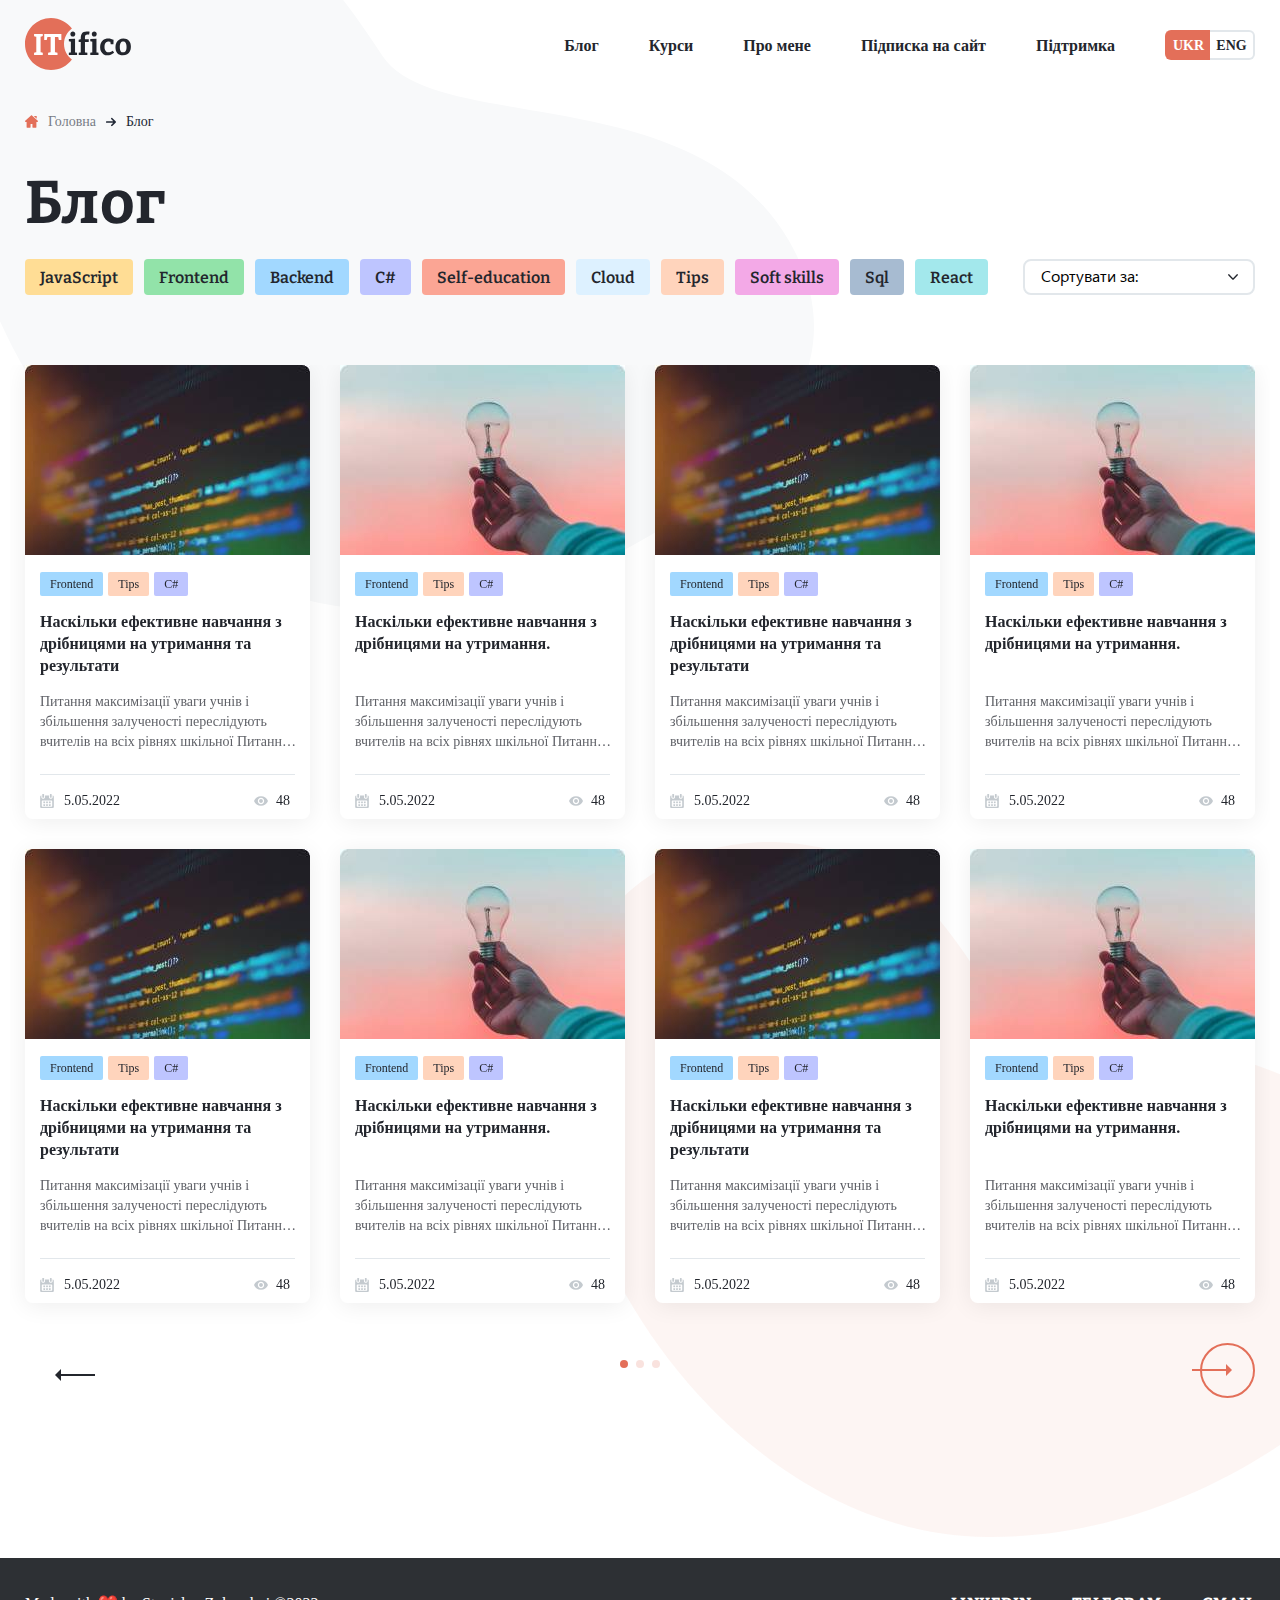
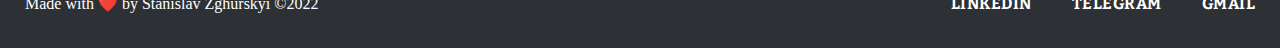
==== commit ba7a34b2: "add styles for adaptive blog-catalog" ====
--- a/Blog-catalog.html
+++ b/Blog-catalog.html
@@ -15,6 +15,12 @@
         xmlns="http://www.w3.org/2000/svg">
         <path
             d="M788.662 240.273C693.61 77.3646 435.389 135.504 382.691 56.2937C355.756 15.7129 325.503 -31.3063 281.783 -55.6938C240.015 -79.1059 191.611 -87.4952 149.452 -84.3736C-1.2252 -73.2529 -65.2437 61.3663 -36.1621 209.447C2.48318 406.889 177.558 608.623 385.423 609.988C494.137 610.769 597.972 571.944 679.557 516.926C680.142 516.535 680.728 516.145 681.313 515.755C762.898 460.346 861.268 364.552 788.662 240.273Z"
+            fill="#F8F9FA" />
+    </svg>
+    <svg class="background-blue-blog-catalog-750" width="471" height="596" viewBox="0 0 471 596" fill="none"
+        xmlns="http://www.w3.org/2000/svg">
+        <path
+            d="M445.662 226.273C350.61 63.3646 92.3888 121.504 39.6906 42.2937C12.756 1.71288 -17.4967 -45.3063 -61.2166 -69.6938C-102.985 -93.1059 -151.389 -101.495 -193.548 -98.3736C-344.225 -87.2529 -408.244 47.3663 -379.162 195.447C-340.517 392.889 -165.442 594.623 42.4231 595.988C151.137 596.769 254.972 557.944 336.557 502.926C337.142 502.535 337.728 502.145 338.313 501.755C419.898 446.346 518.268 350.552 445.662 226.273Z"
             fill="#F8F9FA" />
     </svg>
     <header class="header">
@@ -129,10 +135,10 @@
                 <div class="main__blog-heading-wrapper">
                     <h2 class="main__blog-heading">Блог</h2>
                     <div class="main__blog-navigation-sort-adaptive">
-                        <div class="main__blog-navigation-sort-wrapper">
+                        <div class="main__blog-navigation-sort-wrapper-adaptive">
                             <p class="main__blog-navigation-sort-legend">Сортувати за:</p>
                             <div class="main__blog-navigation-sort-wrapper-svg">
-                                <svg class="main__blog-navigation-sort-arrow" width="10" height="10" viewBox="0 0 10 10"
+                                <svg class="main__blog-navigation-sort-arrow-adaptive" width="10" height="10" viewBox="0 0 10 10"
                                     fill="none" xmlns="http://www.w3.org/2000/svg">
                                     <path
                                         d="M4.99997 7.85018C4.82075 7.85018 4.64155 7.78175 4.50492 7.64518L0.205141 3.34536C-0.0683805 3.07184 -0.0683805 2.62837 0.205141 2.35496C0.478553 2.08155 0.921933 2.08155 1.19548 2.35496L4.99997 6.15968L8.80449 2.35509C9.07801 2.08168 9.52135 2.08168 9.79474 2.35509C10.0684 2.6285 10.0684 3.07197 9.79474 3.34549L5.49503 7.64531C5.35832 7.78191 5.17913 7.85018 4.99997 7.85018Z"
@@ -140,7 +146,7 @@
                                 </svg>
                             </div>
                         </div>
-                        <ul class="main__blog-navigation-sort-list">
+                        <ul class="main__blog-navigation-sort-list-adaptive">
                             <li class="main__blog-sort-item"><a class="main__blog-sort-item-link" href="#">по даті</a>
                             </li>
                             <li class="main__blog-sort-item"><a class="main__blog-sort-item-link" href="#">по даті</a>
@@ -564,7 +570,13 @@
             d="M831.662 325.273C736.61 162.365 478.389 220.504 425.691 141.294C398.756 100.713 368.503 53.6937 324.783 29.3062C283.015 5.89412 234.611 -2.4952 192.452 0.626409C41.7748 11.7471 -22.2437 146.366 6.83788 294.447C45.4832 491.889 220.558 693.623 428.423 694.988C537.137 695.769 640.972 656.944 722.557 601.926C723.142 601.535 723.728 601.145 724.313 600.755C805.898 545.346 904.268 449.552 831.662 325.273Z"
             fill="#E36F59" />
     </svg>
-    <footer class="footer">
+    <svg class="background-pink-blog-catalog-750" width="239" height="640" viewBox="0 0 239 640" fill="none"
+        xmlns="http://www.w3.org/2000/svg">
+        <path opacity="0.07"
+            d="M831.662 325.273C736.61 162.365 478.389 220.504 425.691 141.294C398.756 100.713 368.503 53.6937 324.783 29.3062C283.015 5.89412 234.611 -2.4952 192.452 0.626409C41.7748 11.7471 -22.2437 146.366 6.83788 294.447C45.4832 491.889 220.558 693.623 428.423 694.988C537.137 695.769 640.972 656.944 722.557 601.926C723.142 601.535 723.728 601.145 724.313 600.755C805.898 545.346 904.268 449.552 831.662 325.273Z"
+            fill="#E36F59" />
+    </svg>
+    <footer class="footer footer__blog-catalog">
         <div class="container">
             <div class="footer__wrapper">
                 <p class="footer__author">Made with ❤️ by Stanislav Zghurskyi ©2022</p>
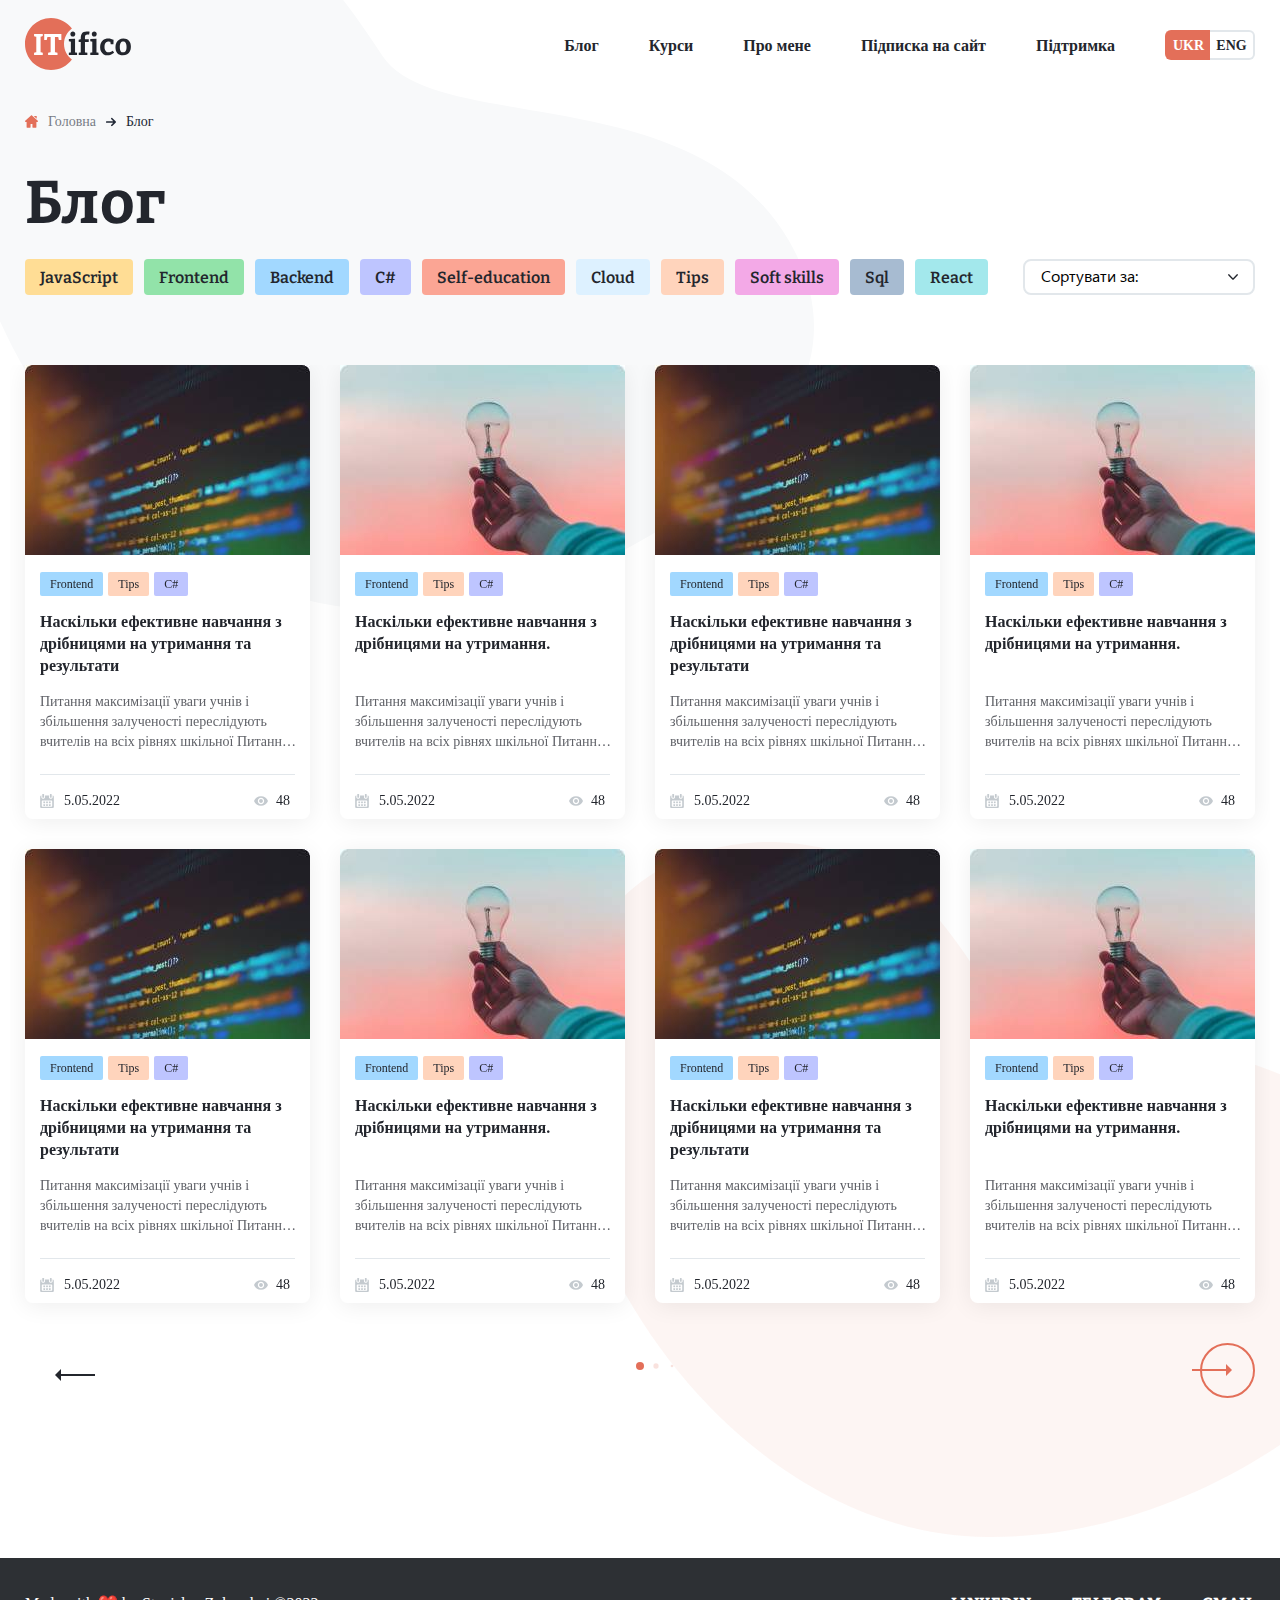
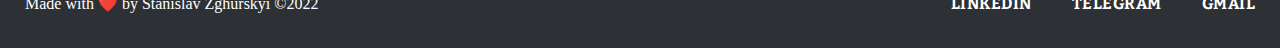
==== commit 18ad1c54: "add styles for adaptive courses-catalog" ====
--- a/Blog-catalog.html
+++ b/Blog-catalog.html
@@ -27,12 +27,12 @@
         <div class="container">
             <div class="header__wrapper">
                 <div class="header__logo">
-                    <a href="#">
+                    <a href="./Homepage.html">
                         <img src="./images/logo.svg" alt="logo">
                     </a>
                 </div>
                 <div class="header__logo-828">
-                    <a href="#">
+                    <a href="./Homepage.html">
                         <img src="./images/logo-828.svg" alt="logo">
                     </a>
                 </div>
@@ -63,7 +63,14 @@
                         </div>
                     </div>
                 </nav>
-
+                <div class="header__languege-box-768">
+                    <div class="header__languege-box-item">
+                        <a class="header__languege-box-link" href="#">UKR</a>
+                    </div>
+                    <div class="header__languege-box-item">
+                        <a class="header__languege-box-link" href="#">ENG</a>
+                    </div>
+                </div>
             </div>
 
         </div>
@@ -72,7 +79,7 @@
             <div class="container">
                 <div class="header__mobile-menu-top">
                     <div class="header__logo-828">
-                        <a href="#">
+                        <a href="./Homepage.html">
                             <img src="./images/logo-828.svg" alt="logo">
                         </a>
                     </div>
@@ -134,12 +141,30 @@
                 </nav>
                 <div class="main__blog-heading-wrapper">
                     <h2 class="main__blog-heading">Блог</h2>
+                    <nav class="main__blog-navigation-320">
+                        <ul class="main__blog-navigation-tags-320">
+                            <li class="main__blog-navigation-tags-item main__blog-tag-frontend"><a href="#">Frontend</a>
+                            </li>
+                            <li class="main__blog-navigation-tags-item main__blog-tag-backend"><a href="#">Backend</a>
+                            </li>
+                            <li class="main__blog-navigation-tags-item main__blog-tag-javascript"><a href="#">JS</a>
+                            <li class="main__blog-navigation-tags-item main__blog-tag-c"><a href="#">C#</a></li>
+                            <li class="main__blog-navigation-tags-item main__blog-tag-selfeducation"><a
+                                    href="#">Self-education</a></li>
+                            <li class="main__blog-navigation-tags-item main__blog-tag-cloud"><a href="#">Cloud</a></li>
+                            <li class="main__blog-navigation-tags-item main__blog-tag-tips"><a href="#">Tips</a></li>
+                            <li class="main__blog-navigation-tags-item main__blog-tag-sql"><a href="#">Sql</a></li>
+                            <li class="main__blog-navigation-tags-item main__blog-tag-react"><a href="#">React</a></li>
+                            <li class="main__blog-navigation-tags-item main__blog-tag-softskills"><a href="#">Soft
+                                    skills</a></li>
+                        </ul>
+                    </nav>
                     <div class="main__blog-navigation-sort-adaptive">
                         <div class="main__blog-navigation-sort-wrapper-adaptive">
                             <p class="main__blog-navigation-sort-legend">Сортувати за:</p>
                             <div class="main__blog-navigation-sort-wrapper-svg">
-                                <svg class="main__blog-navigation-sort-arrow-adaptive" width="10" height="10" viewBox="0 0 10 10"
-                                    fill="none" xmlns="http://www.w3.org/2000/svg">
+                                <svg class="main__blog-navigation-sort-arrow-adaptive" width="10" height="10"
+                                    viewBox="0 0 10 10" fill="none" xmlns="http://www.w3.org/2000/svg">
                                     <path
                                         d="M4.99997 7.85018C4.82075 7.85018 4.64155 7.78175 4.50492 7.64518L0.205141 3.34536C-0.0683805 3.07184 -0.0683805 2.62837 0.205141 2.35496C0.478553 2.08155 0.921933 2.08155 1.19548 2.35496L4.99997 6.15968L8.80449 2.35509C9.07801 2.08168 9.52135 2.08168 9.79474 2.35509C10.0684 2.6285 10.0684 3.07197 9.79474 3.34549L5.49503 7.64531C5.35832 7.78191 5.17913 7.85018 4.99997 7.85018Z"
                                         fill="#23262D" />
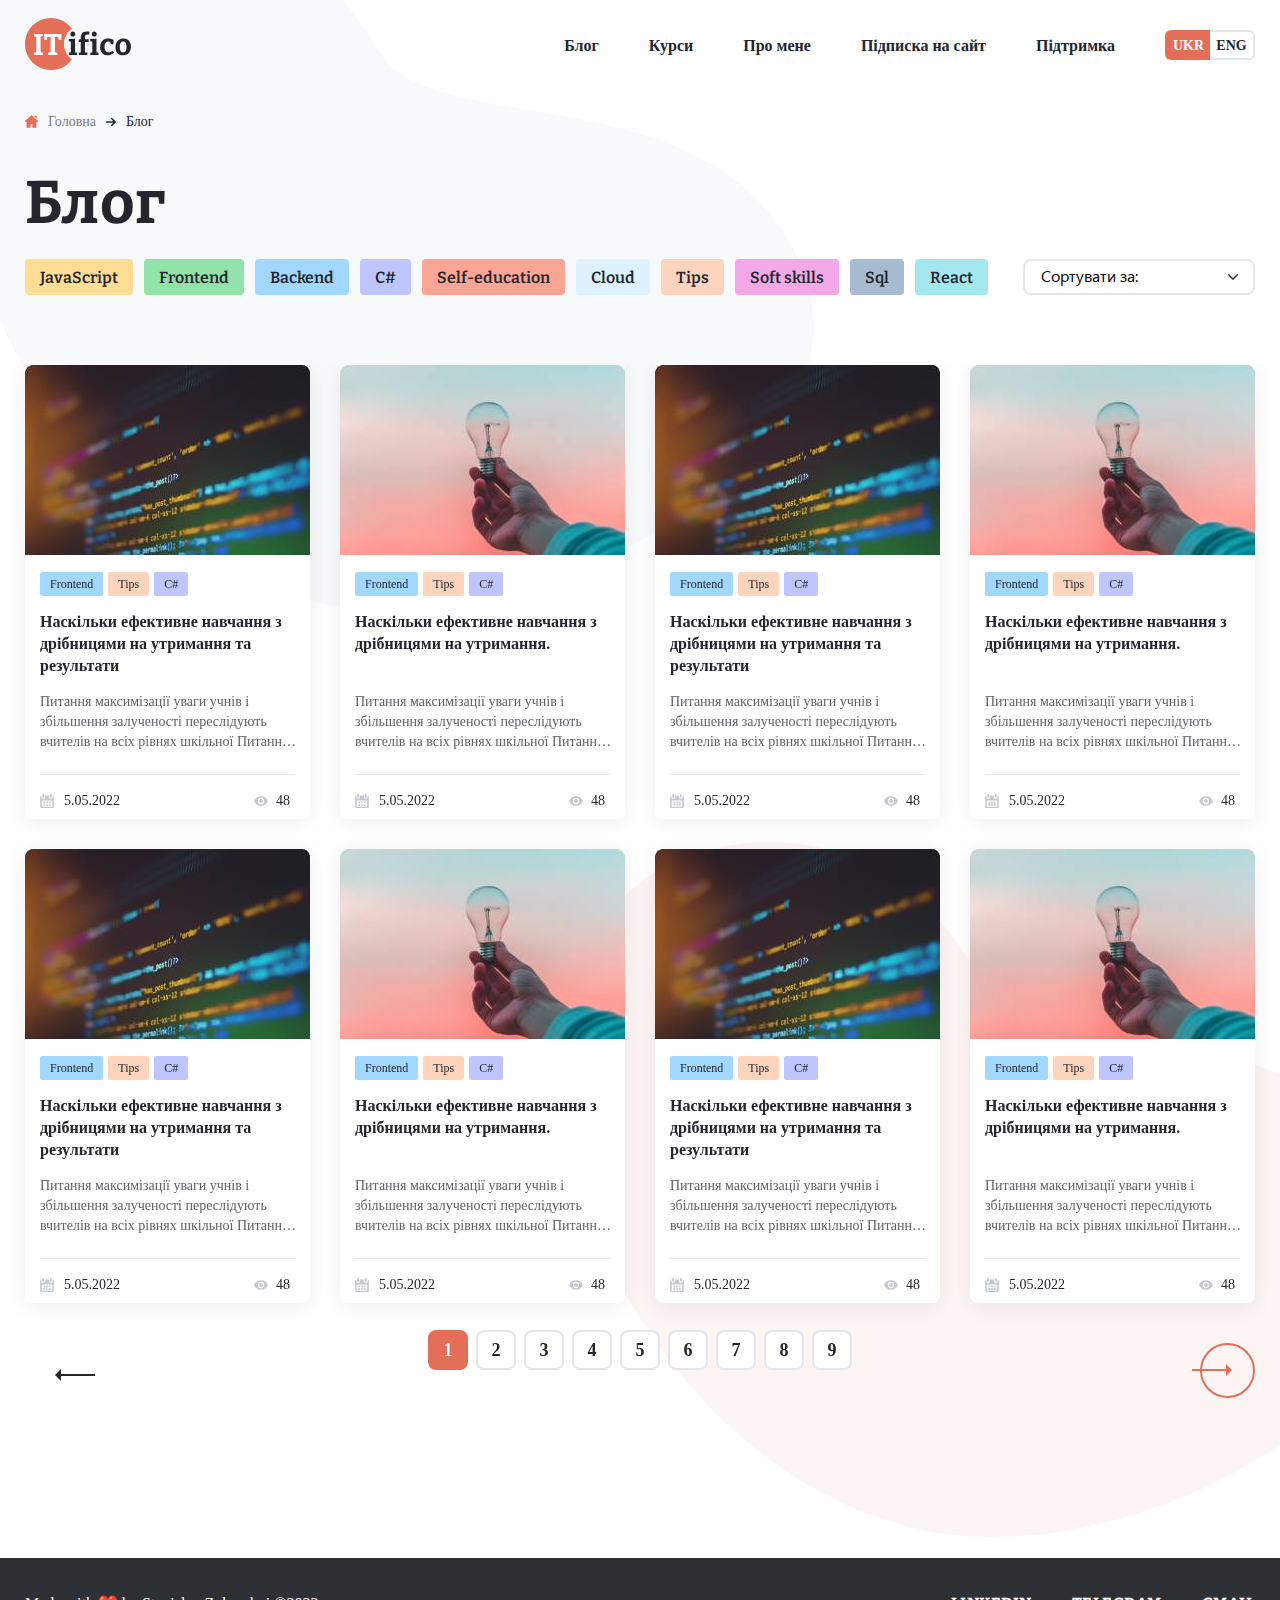
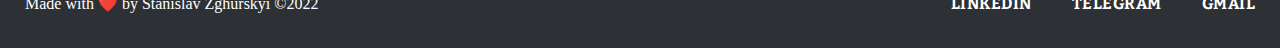
==== commit e4d28daf: "add styles for custom pagination" ====
--- a/Blog-catalog.html
+++ b/Blog-catalog.html
@@ -546,7 +546,318 @@
                             </div>
                         </div>
                     </div>
-
+                    <div class="swiper-slide main__articles-slide">
+                        <a class="main__articles-slide-img" href="./Blog-individual.html"><img
+                                src="./images/articles-slider/slide1.jpg" alt="slide1"></a>
+                        <nav class="main__articles-slide-tags">
+                            <a class="main__slide-tags-frontend" href="#">Frontend</a>
+                            <a class="main__slide-tags-tips" href="#">Tips</a>
+                            <a class="main__slide-tags-c" href="#">C#</a>
+                        </nav>
+                        <h4 class="main__articles-slide-heading"><a href="./Blog-individual.html">Наскільки ефективне
+                                навчання з
+                                дрібницями на утримання та результати</a></h4>
+                        <p class="main__articles-slide-text">Питання максимізації уваги учнів і збільшення
+                            залученості переслідують вчителів на всіх рівнях шкільної Питання максимізації уваги
+                            учнів і збільшення
+                            залученості переслідують вчителів на всіх рівнях шкільної</p>
+                        <div class="main__articles-slide-panel">
+                            <div class="main__articles-slide-calendar">
+                                <img src="./images/articles-slider/calendar.svg" alt="calendar">
+                                <p class="main__articles-slide-date">5.05.2022</p>
+                            </div>
+                            <div class="main__articles-slide-views">
+                                <img src="./images/articles-slider/eye1.svg" alt="eye1">
+                                <p class="main__articles-slide-views-count">48</p>
+                            </div>
+                        </div>
+                    </div>
+                    <div class="swiper-slide main__articles-slide">
+                        <a class="main__articles-slide-img" href="./Blog-individual.html"><img
+                                src="./images/articles-slider/slide2.jpg" alt="slide2"></a>
+                        <nav class="main__articles-slide-tags">
+                            <a class="main__slide-tags-frontend" href="#">Frontend</a>
+                            <a class="main__slide-tags-tips" href="#">Tips</a>
+                            <a class="main__slide-tags-c" href="#">C#</a>
+                        </nav>
+                        <h4 class="main__articles-slide-heading"><a href="./Blog-individual.html">Наскільки ефективне
+                                навчання з
+                                дрібницями на утримання.</a></h4>
+                        <p class="main__articles-slide-text">Питання максимізації уваги учнів і збільшення
+                            залученості переслідують вчителів на всіх рівнях шкільної Питання максимізації уваги
+                            учнів і збільшення
+                            залученості переслідують вчителів на всіх рівнях шкільної</p>
+                        <div class="main__articles-slide-panel">
+                            <div class="main__articles-slide-calendar">
+                                <img src="./images/articles-slider/calendar.svg" alt="calendar">
+                                <p class="main__articles-slide-date">5.05.2022</p>
+                            </div>
+                            <div class="main__articles-slide-views">
+                                <img src="./images/articles-slider/eye1.svg" alt="eye1">
+                                <p class="main__articles-slide-views-count">48</p>
+                            </div>
+                        </div>
+                    </div>
+                    <div class="swiper-slide main__articles-slide">
+                        <a class="main__articles-slide-img" href="./Blog-individual.html"><img
+                                src="./images/articles-slider/slide1.jpg" alt="slide3"></a>
+                        <nav class="main__articles-slide-tags">
+                            <a class="main__slide-tags-frontend" href="#">Frontend</a>
+                            <a class="main__slide-tags-tips" href="#">Tips</a>
+                            <a class="main__slide-tags-c" href="#">C#</a>
+                        </nav>
+                        <h4 class="main__articles-slide-heading"><a href="./Blog-individual.html">Наскільки ефективне
+                                навчання з
+                                дрібницями на утримання та результати</a></h4>
+                        <p class="main__articles-slide-text">Питання максимізації уваги учнів і збільшення
+                            залученості переслідують вчителів на всіх рівнях шкільної Питання максимізації уваги
+                            учнів і збільшення
+                            залученості переслідують вчителів на всіх рівнях шкільної</p>
+                        <div class="main__articles-slide-panel">
+                            <div class="main__articles-slide-calendar">
+                                <img src="./images/articles-slider/calendar.svg" alt="calendar">
+                                <p class="main__articles-slide-date">5.05.2022</p>
+                            </div>
+                            <div class="main__articles-slide-views">
+                                <img src="./images/articles-slider/eye1.svg" alt="eye1">
+                                <p class="main__articles-slide-views-count">48</p>
+                            </div>
+                        </div>
+                    </div>
+                    <div class="swiper-slide main__articles-slide">
+                        <a class="main__articles-slide-img" href="./Blog-individual.html"><img
+                                src="./images/articles-slider/slide2.jpg" alt="slide4"></a>
+                        <nav class="main__articles-slide-tags">
+                            <a class="main__slide-tags-frontend" href="#">Frontend</a>
+                            <a class="main__slide-tags-tips" href="#">Tips</a>
+                            <a class="main__slide-tags-c" href="#">C#</a>
+                        </nav>
+                        <h4 class="main__articles-slide-heading"><a href="./Blog-individual.html">Наскільки ефективне
+                                навчання з
+                                дрібницями на утримання.</a></h4>
+                        <p class="main__articles-slide-text">Питання максимізації уваги учнів і збільшення
+                            залученості переслідують вчителів на всіх рівнях шкільної Питання максимізації уваги
+                            учнів і збільшення
+                            залученості переслідують вчителів на всіх рівнях шкільної</p>
+                        <div class="main__articles-slide-panel">
+                            <div class="main__articles-slide-calendar">
+                                <img src="./images/articles-slider/calendar.svg" alt="calendar">
+                                <p class="main__articles-slide-date">5.05.2022</p>
+                            </div>
+                            <div class="main__articles-slide-views">
+                                <img src="./images/articles-slider/eye1.svg" alt="eye1">
+                                <p class="main__articles-slide-views-count">48</p>
+                            </div>
+                        </div>
+                    </div>
+                    <div class="swiper-slide main__articles-slide">
+                        <a class="main__articles-slide-img" href="./Blog-individual.html"><img
+                                src="./images/articles-slider/slide1.jpg" alt="slide1"></a>
+                        <nav class="main__articles-slide-tags">
+                            <a class="main__slide-tags-frontend" href="#">Frontend</a>
+                            <a class="main__slide-tags-tips" href="#">Tips</a>
+                            <a class="main__slide-tags-c" href="#">C#</a>
+                        </nav>
+                        <h4 class="main__articles-slide-heading"><a href="./Blog-individual.html">Наскільки ефективне
+                                навчання з
+                                дрібницями на утримання та результати</a></h4>
+                        <p class="main__articles-slide-text">Питання максимізації уваги учнів і збільшення
+                            залученості переслідують вчителів на всіх рівнях шкільної Питання максимізації уваги
+                            учнів і збільшення
+                            залученості переслідують вчителів на всіх рівнях шкільної</p>
+                        <div class="main__articles-slide-panel">
+                            <div class="main__articles-slide-calendar">
+                                <img src="./images/articles-slider/calendar.svg" alt="calendar">
+                                <p class="main__articles-slide-date">5.05.2022</p>
+                            </div>
+                            <div class="main__articles-slide-views">
+                                <img src="./images/articles-slider/eye1.svg" alt="eye1">
+                                <p class="main__articles-slide-views-count">48</p>
+                            </div>
+                        </div>
+                    </div>
+                    <div class="swiper-slide main__articles-slide">
+                        <a class="main__articles-slide-img" href="./Blog-individual.html"><img
+                                src="./images/articles-slider/slide2.jpg" alt="slide2"></a>
+                        <nav class="main__articles-slide-tags">
+                            <a class="main__slide-tags-frontend" href="#">Frontend</a>
+                            <a class="main__slide-tags-tips" href="#">Tips</a>
+                            <a class="main__slide-tags-c" href="#">C#</a>
+                        </nav>
+                        <h4 class="main__articles-slide-heading"><a href="./Blog-individual.html">Наскільки ефективне
+                                навчання з
+                                дрібницями на утримання.</a></h4>
+                        <p class="main__articles-slide-text">Питання максимізації уваги учнів і збільшення
+                            залученості переслідують вчителів на всіх рівнях шкільної Питання максимізації уваги
+                            учнів і збільшення
+                            залученості переслідують вчителів на всіх рівнях шкільної</p>
+                        <div class="main__articles-slide-panel">
+                            <div class="main__articles-slide-calendar">
+                                <img src="./images/articles-slider/calendar.svg" alt="calendar">
+                                <p class="main__articles-slide-date">5.05.2022</p>
+                            </div>
+                            <div class="main__articles-slide-views">
+                                <img src="./images/articles-slider/eye1.svg" alt="eye1">
+                                <p class="main__articles-slide-views-count">48</p>
+                            </div>
+                        </div>
+                    </div>
+                    <div class="swiper-slide main__articles-slide">
+                        <a class="main__articles-slide-img" href="./Blog-individual.html"><img
+                                src="./images/articles-slider/slide1.jpg" alt="slide3"></a>
+                        <nav class="main__articles-slide-tags">
+                            <a class="main__slide-tags-frontend" href="#">Frontend</a>
+                            <a class="main__slide-tags-tips" href="#">Tips</a>
+                            <a class="main__slide-tags-c" href="#">C#</a>
+                        </nav>
+                        <h4 class="main__articles-slide-heading"><a href="./Blog-individual.html">Наскільки ефективне
+                                навчання з
+                                дрібницями на утримання та результати</a></h4>
+                        <p class="main__articles-slide-text">Питання максимізації уваги учнів і збільшення
+                            залученості переслідують вчителів на всіх рівнях шкільної Питання максимізації уваги
+                            учнів і збільшення
+                            залученості переслідують вчителів на всіх рівнях шкільної</p>
+                        <div class="main__articles-slide-panel">
+                            <div class="main__articles-slide-calendar">
+                                <img src="./images/articles-slider/calendar.svg" alt="calendar">
+                                <p class="main__articles-slide-date">5.05.2022</p>
+                            </div>
+                            <div class="main__articles-slide-views">
+                                <img src="./images/articles-slider/eye1.svg" alt="eye1">
+                                <p class="main__articles-slide-views-count">48</p>
+                            </div>
+                        </div>
+                    </div>
+                    <div class="swiper-slide main__articles-slide">
+                        <a class="main__articles-slide-img" href="./Blog-individual.html"><img
+                                src="./images/articles-slider/slide2.jpg" alt="slide4"></a>
+                        <nav class="main__articles-slide-tags">
+                            <a class="main__slide-tags-frontend" href="#">Frontend</a>
+                            <a class="main__slide-tags-tips" href="#">Tips</a>
+                            <a class="main__slide-tags-c" href="#">C#</a>
+                        </nav>
+                        <h4 class="main__articles-slide-heading"><a href="./Blog-individual.html">Наскільки ефективне
+                                навчання з
+                                дрібницями на утримання.</a></h4>
+                        <p class="main__articles-slide-text">Питання максимізації уваги учнів і збільшення
+                            залученості переслідують вчителів на всіх рівнях шкільної Питання максимізації уваги
+                            учнів і збільшення
+                            залученості переслідують вчителів на всіх рівнях шкільної</p>
+                        <div class="main__articles-slide-panel">
+                            <div class="main__articles-slide-calendar">
+                                <img src="./images/articles-slider/calendar.svg" alt="calendar">
+                                <p class="main__articles-slide-date">5.05.2022</p>
+                            </div>
+                            <div class="main__articles-slide-views">
+                                <img src="./images/articles-slider/eye1.svg" alt="eye1">
+                                <p class="main__articles-slide-views-count">48</p>
+                            </div>
+                        </div>
+                    </div>
+                    <div class="swiper-slide main__articles-slide">
+                        <a class="main__articles-slide-img" href="./Blog-individual.html"><img
+                                src="./images/articles-slider/slide1.jpg" alt="slide1"></a>
+                        <nav class="main__articles-slide-tags">
+                            <a class="main__slide-tags-frontend" href="#">Frontend</a>
+                            <a class="main__slide-tags-tips" href="#">Tips</a>
+                            <a class="main__slide-tags-c" href="#">C#</a>
+                        </nav>
+                        <h4 class="main__articles-slide-heading"><a href="./Blog-individual.html">Наскільки ефективне
+                                навчання з
+                                дрібницями на утримання та результати</a></h4>
+                        <p class="main__articles-slide-text">Питання максимізації уваги учнів і збільшення
+                            залученості переслідують вчителів на всіх рівнях шкільної Питання максимізації уваги
+                            учнів і збільшення
+                            залученості переслідують вчителів на всіх рівнях шкільної</p>
+                        <div class="main__articles-slide-panel">
+                            <div class="main__articles-slide-calendar">
+                                <img src="./images/articles-slider/calendar.svg" alt="calendar">
+                                <p class="main__articles-slide-date">5.05.2022</p>
+                            </div>
+                            <div class="main__articles-slide-views">
+                                <img src="./images/articles-slider/eye1.svg" alt="eye1">
+                                <p class="main__articles-slide-views-count">48</p>
+                            </div>
+                        </div>
+                    </div>
+                    <div class="swiper-slide main__articles-slide">
+                        <a class="main__articles-slide-img" href="./Blog-individual.html"><img
+                                src="./images/articles-slider/slide2.jpg" alt="slide2"></a>
+                        <nav class="main__articles-slide-tags">
+                            <a class="main__slide-tags-frontend" href="#">Frontend</a>
+                            <a class="main__slide-tags-tips" href="#">Tips</a>
+                            <a class="main__slide-tags-c" href="#">C#</a>
+                        </nav>
+                        <h4 class="main__articles-slide-heading"><a href="./Blog-individual.html">Наскільки ефективне
+                                навчання з
+                                дрібницями на утримання.</a></h4>
+                        <p class="main__articles-slide-text">Питання максимізації уваги учнів і збільшення
+                            залученості переслідують вчителів на всіх рівнях шкільної Питання максимізації уваги
+                            учнів і збільшення
+                            залученості переслідують вчителів на всіх рівнях шкільної</p>
+                        <div class="main__articles-slide-panel">
+                            <div class="main__articles-slide-calendar">
+                                <img src="./images/articles-slider/calendar.svg" alt="calendar">
+                                <p class="main__articles-slide-date">5.05.2022</p>
+                            </div>
+                            <div class="main__articles-slide-views">
+                                <img src="./images/articles-slider/eye1.svg" alt="eye1">
+                                <p class="main__articles-slide-views-count">48</p>
+                            </div>
+                        </div>
+                    </div>
+                    <div class="swiper-slide main__articles-slide">
+                        <a class="main__articles-slide-img" href="./Blog-individual.html"><img
+                                src="./images/articles-slider/slide1.jpg" alt="slide3"></a>
+                        <nav class="main__articles-slide-tags">
+                            <a class="main__slide-tags-frontend" href="#">Frontend</a>
+                            <a class="main__slide-tags-tips" href="#">Tips</a>
+                            <a class="main__slide-tags-c" href="#">C#</a>
+                        </nav>
+                        <h4 class="main__articles-slide-heading"><a href="./Blog-individual.html">Наскільки ефективне
+                                навчання з
+                                дрібницями на утримання та результати</a></h4>
+                        <p class="main__articles-slide-text">Питання максимізації уваги учнів і збільшення
+                            залученості переслідують вчителів на всіх рівнях шкільної Питання максимізації уваги
+                            учнів і збільшення
+                            залученості переслідують вчителів на всіх рівнях шкільної</p>
+                        <div class="main__articles-slide-panel">
+                            <div class="main__articles-slide-calendar">
+                                <img src="./images/articles-slider/calendar.svg" alt="calendar">
+                                <p class="main__articles-slide-date">5.05.2022</p>
+                            </div>
+                            <div class="main__articles-slide-views">
+                                <img src="./images/articles-slider/eye1.svg" alt="eye1">
+                                <p class="main__articles-slide-views-count">48</p>
+                            </div>
+                        </div>
+                    </div>
+                    <div class="swiper-slide main__articles-slide">
+                        <a class="main__articles-slide-img" href="./Blog-individual.html"><img
+                                src="./images/articles-slider/slide2.jpg" alt="slide4"></a>
+                        <nav class="main__articles-slide-tags">
+                            <a class="main__slide-tags-frontend" href="#">Frontend</a>
+                            <a class="main__slide-tags-tips" href="#">Tips</a>
+                            <a class="main__slide-tags-c" href="#">C#</a>
+                        </nav>
+                        <h4 class="main__articles-slide-heading"><a href="./Blog-individual.html">Наскільки ефективне
+                                навчання з
+                                дрібницями на утримання.</a></h4>
+                        <p class="main__articles-slide-text">Питання максимізації уваги учнів і збільшення
+                            залученості переслідують вчителів на всіх рівнях шкільної Питання максимізації уваги
+                            учнів і збільшення
+                            залученості переслідують вчителів на всіх рівнях шкільної</p>
+                        <div class="main__articles-slide-panel">
+                            <div class="main__articles-slide-calendar">
+                                <img src="./images/articles-slider/calendar.svg" alt="calendar">
+                                <p class="main__articles-slide-date">5.05.2022</p>
+                            </div>
+                            <div class="main__articles-slide-views">
+                                <img src="./images/articles-slider/eye1.svg" alt="eye1">
+                                <p class="main__articles-slide-views-count">48</p>
+                            </div>
+                        </div>
+                    </div>
                 </div>
                 <!-- If we need pagination -->
                 <div class="swiper-pagination main__swiper-pagination-blog"></div>
--- a/css/main.css
+++ b/css/main.css
@@ -19,6 +19,7 @@
 @import url(./components/blog-individual.css);
 @import url(./components/courses-catalog.css);
 @import url(./components/header-mobile-menu.css);
+@import url(./components/blog-slider-custom-pagination.css);
 
 
 * {
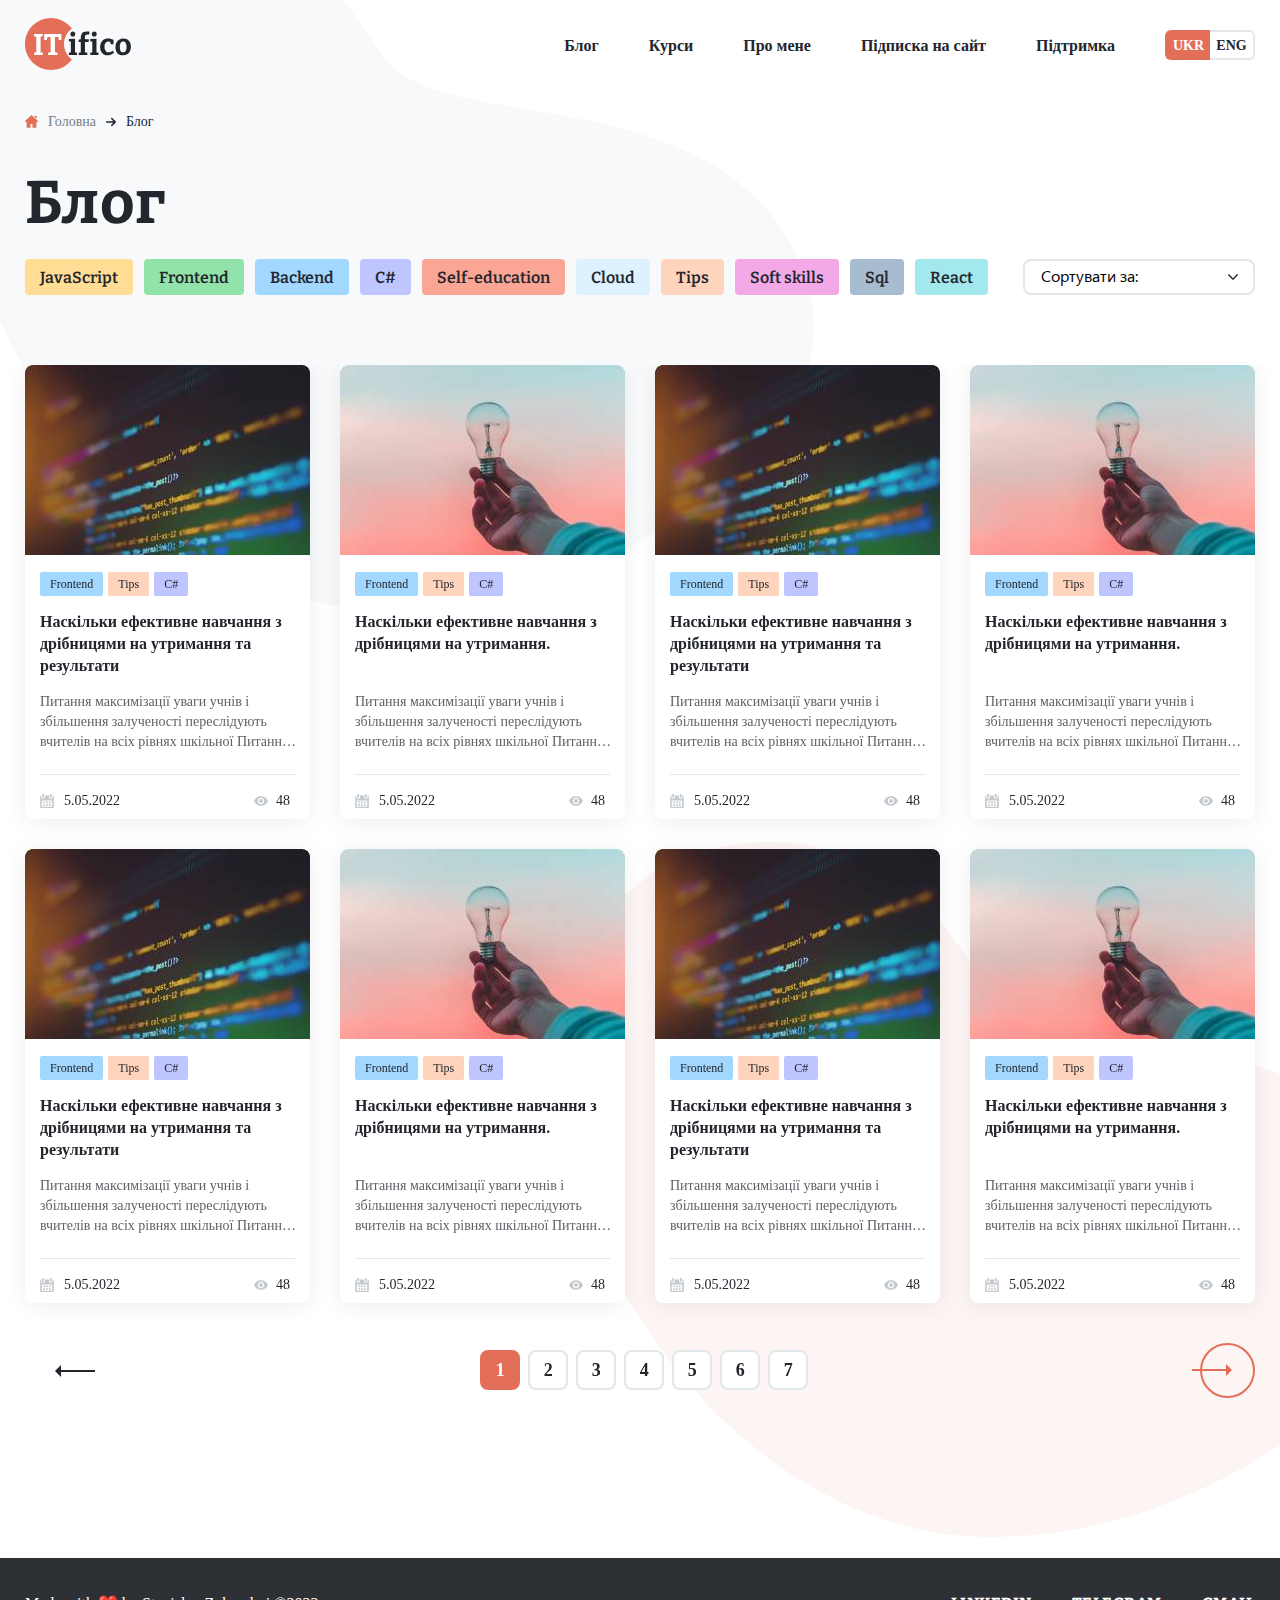
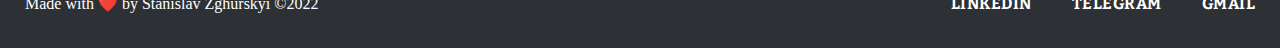
==== commit 107b3898: "add styles for sliders" ====
--- a/Blog-catalog.html
+++ b/Blog-catalog.html
@@ -23,6 +23,13 @@
             d="M445.662 226.273C350.61 63.3646 92.3888 121.504 39.6906 42.2937C12.756 1.71288 -17.4967 -45.3063 -61.2166 -69.6938C-102.985 -93.1059 -151.389 -101.495 -193.548 -98.3736C-344.225 -87.2529 -408.244 47.3663 -379.162 195.447C-340.517 392.889 -165.442 594.623 42.4231 595.988C151.137 596.769 254.972 557.944 336.557 502.926C337.142 502.535 337.728 502.145 338.313 501.755C419.898 446.346 518.268 350.552 445.662 226.273Z"
             fill="#F8F9FA" />
     </svg>
+    <svg class="background-blue-blog-catalog-320" width="320" height="599" viewBox="0 0 320 599" fill="none"
+        xmlns="http://www.w3.org/2000/svg">
+        <path
+            d="M445.662 229.273C350.61 66.3646 92.3888 124.504 39.6906 45.2937C12.756 4.71288 -17.4967 -42.3063 -61.2166 -66.6938C-102.985 -90.1059 -151.389 -98.4952 -193.548 -95.3736C-344.225 -84.2529 -408.244 50.3663 -379.162 198.447C-340.517 395.889 -165.442 597.623 42.4231 598.988C151.137 599.769 254.972 560.944 336.557 505.926C337.142 505.535 337.728 505.145 338.313 504.755C419.898 449.346 518.268 353.552 445.662 229.273Z"
+            fill="#F8F9FA" />
+    </svg>
+
     <header class="header">
         <div class="container">
             <div class="header__wrapper">
@@ -704,58 +711,6 @@
                     </div>
                     <div class="swiper-slide main__articles-slide">
                         <a class="main__articles-slide-img" href="./Blog-individual.html"><img
-                                src="./images/articles-slider/slide1.jpg" alt="slide3"></a>
-                        <nav class="main__articles-slide-tags">
-                            <a class="main__slide-tags-frontend" href="#">Frontend</a>
-                            <a class="main__slide-tags-tips" href="#">Tips</a>
-                            <a class="main__slide-tags-c" href="#">C#</a>
-                        </nav>
-                        <h4 class="main__articles-slide-heading"><a href="./Blog-individual.html">Наскільки ефективне
-                                навчання з
-                                дрібницями на утримання та результати</a></h4>
-                        <p class="main__articles-slide-text">Питання максимізації уваги учнів і збільшення
-                            залученості переслідують вчителів на всіх рівнях шкільної Питання максимізації уваги
-                            учнів і збільшення
-                            залученості переслідують вчителів на всіх рівнях шкільної</p>
-                        <div class="main__articles-slide-panel">
-                            <div class="main__articles-slide-calendar">
-                                <img src="./images/articles-slider/calendar.svg" alt="calendar">
-                                <p class="main__articles-slide-date">5.05.2022</p>
-                            </div>
-                            <div class="main__articles-slide-views">
-                                <img src="./images/articles-slider/eye1.svg" alt="eye1">
-                                <p class="main__articles-slide-views-count">48</p>
-                            </div>
-                        </div>
-                    </div>
-                    <div class="swiper-slide main__articles-slide">
-                        <a class="main__articles-slide-img" href="./Blog-individual.html"><img
-                                src="./images/articles-slider/slide2.jpg" alt="slide4"></a>
-                        <nav class="main__articles-slide-tags">
-                            <a class="main__slide-tags-frontend" href="#">Frontend</a>
-                            <a class="main__slide-tags-tips" href="#">Tips</a>
-                            <a class="main__slide-tags-c" href="#">C#</a>
-                        </nav>
-                        <h4 class="main__articles-slide-heading"><a href="./Blog-individual.html">Наскільки ефективне
-                                навчання з
-                                дрібницями на утримання.</a></h4>
-                        <p class="main__articles-slide-text">Питання максимізації уваги учнів і збільшення
-                            залученості переслідують вчителів на всіх рівнях шкільної Питання максимізації уваги
-                            учнів і збільшення
-                            залученості переслідують вчителів на всіх рівнях шкільної</p>
-                        <div class="main__articles-slide-panel">
-                            <div class="main__articles-slide-calendar">
-                                <img src="./images/articles-slider/calendar.svg" alt="calendar">
-                                <p class="main__articles-slide-date">5.05.2022</p>
-                            </div>
-                            <div class="main__articles-slide-views">
-                                <img src="./images/articles-slider/eye1.svg" alt="eye1">
-                                <p class="main__articles-slide-views-count">48</p>
-                            </div>
-                        </div>
-                    </div>
-                    <div class="swiper-slide main__articles-slide">
-                        <a class="main__articles-slide-img" href="./Blog-individual.html"><img
                                 src="./images/articles-slider/slide1.jpg" alt="slide1"></a>
                         <nav class="main__articles-slide-tags">
                             <a class="main__slide-tags-frontend" href="#">Frontend</a>
@@ -783,58 +738,6 @@
                     <div class="swiper-slide main__articles-slide">
                         <a class="main__articles-slide-img" href="./Blog-individual.html"><img
                                 src="./images/articles-slider/slide2.jpg" alt="slide2"></a>
-                        <nav class="main__articles-slide-tags">
-                            <a class="main__slide-tags-frontend" href="#">Frontend</a>
-                            <a class="main__slide-tags-tips" href="#">Tips</a>
-                            <a class="main__slide-tags-c" href="#">C#</a>
-                        </nav>
-                        <h4 class="main__articles-slide-heading"><a href="./Blog-individual.html">Наскільки ефективне
-                                навчання з
-                                дрібницями на утримання.</a></h4>
-                        <p class="main__articles-slide-text">Питання максимізації уваги учнів і збільшення
-                            залученості переслідують вчителів на всіх рівнях шкільної Питання максимізації уваги
-                            учнів і збільшення
-                            залученості переслідують вчителів на всіх рівнях шкільної</p>
-                        <div class="main__articles-slide-panel">
-                            <div class="main__articles-slide-calendar">
-                                <img src="./images/articles-slider/calendar.svg" alt="calendar">
-                                <p class="main__articles-slide-date">5.05.2022</p>
-                            </div>
-                            <div class="main__articles-slide-views">
-                                <img src="./images/articles-slider/eye1.svg" alt="eye1">
-                                <p class="main__articles-slide-views-count">48</p>
-                            </div>
-                        </div>
-                    </div>
-                    <div class="swiper-slide main__articles-slide">
-                        <a class="main__articles-slide-img" href="./Blog-individual.html"><img
-                                src="./images/articles-slider/slide1.jpg" alt="slide3"></a>
-                        <nav class="main__articles-slide-tags">
-                            <a class="main__slide-tags-frontend" href="#">Frontend</a>
-                            <a class="main__slide-tags-tips" href="#">Tips</a>
-                            <a class="main__slide-tags-c" href="#">C#</a>
-                        </nav>
-                        <h4 class="main__articles-slide-heading"><a href="./Blog-individual.html">Наскільки ефективне
-                                навчання з
-                                дрібницями на утримання та результати</a></h4>
-                        <p class="main__articles-slide-text">Питання максимізації уваги учнів і збільшення
-                            залученості переслідують вчителів на всіх рівнях шкільної Питання максимізації уваги
-                            учнів і збільшення
-                            залученості переслідують вчителів на всіх рівнях шкільної</p>
-                        <div class="main__articles-slide-panel">
-                            <div class="main__articles-slide-calendar">
-                                <img src="./images/articles-slider/calendar.svg" alt="calendar">
-                                <p class="main__articles-slide-date">5.05.2022</p>
-                            </div>
-                            <div class="main__articles-slide-views">
-                                <img src="./images/articles-slider/eye1.svg" alt="eye1">
-                                <p class="main__articles-slide-views-count">48</p>
-                            </div>
-                        </div>
-                    </div>
-                    <div class="swiper-slide main__articles-slide">
-                        <a class="main__articles-slide-img" href="./Blog-individual.html"><img
-                                src="./images/articles-slider/slide2.jpg" alt="slide4"></a>
                         <nav class="main__articles-slide-tags">
                             <a class="main__slide-tags-frontend" href="#">Frontend</a>
                             <a class="main__slide-tags-tips" href="#">Tips</a>
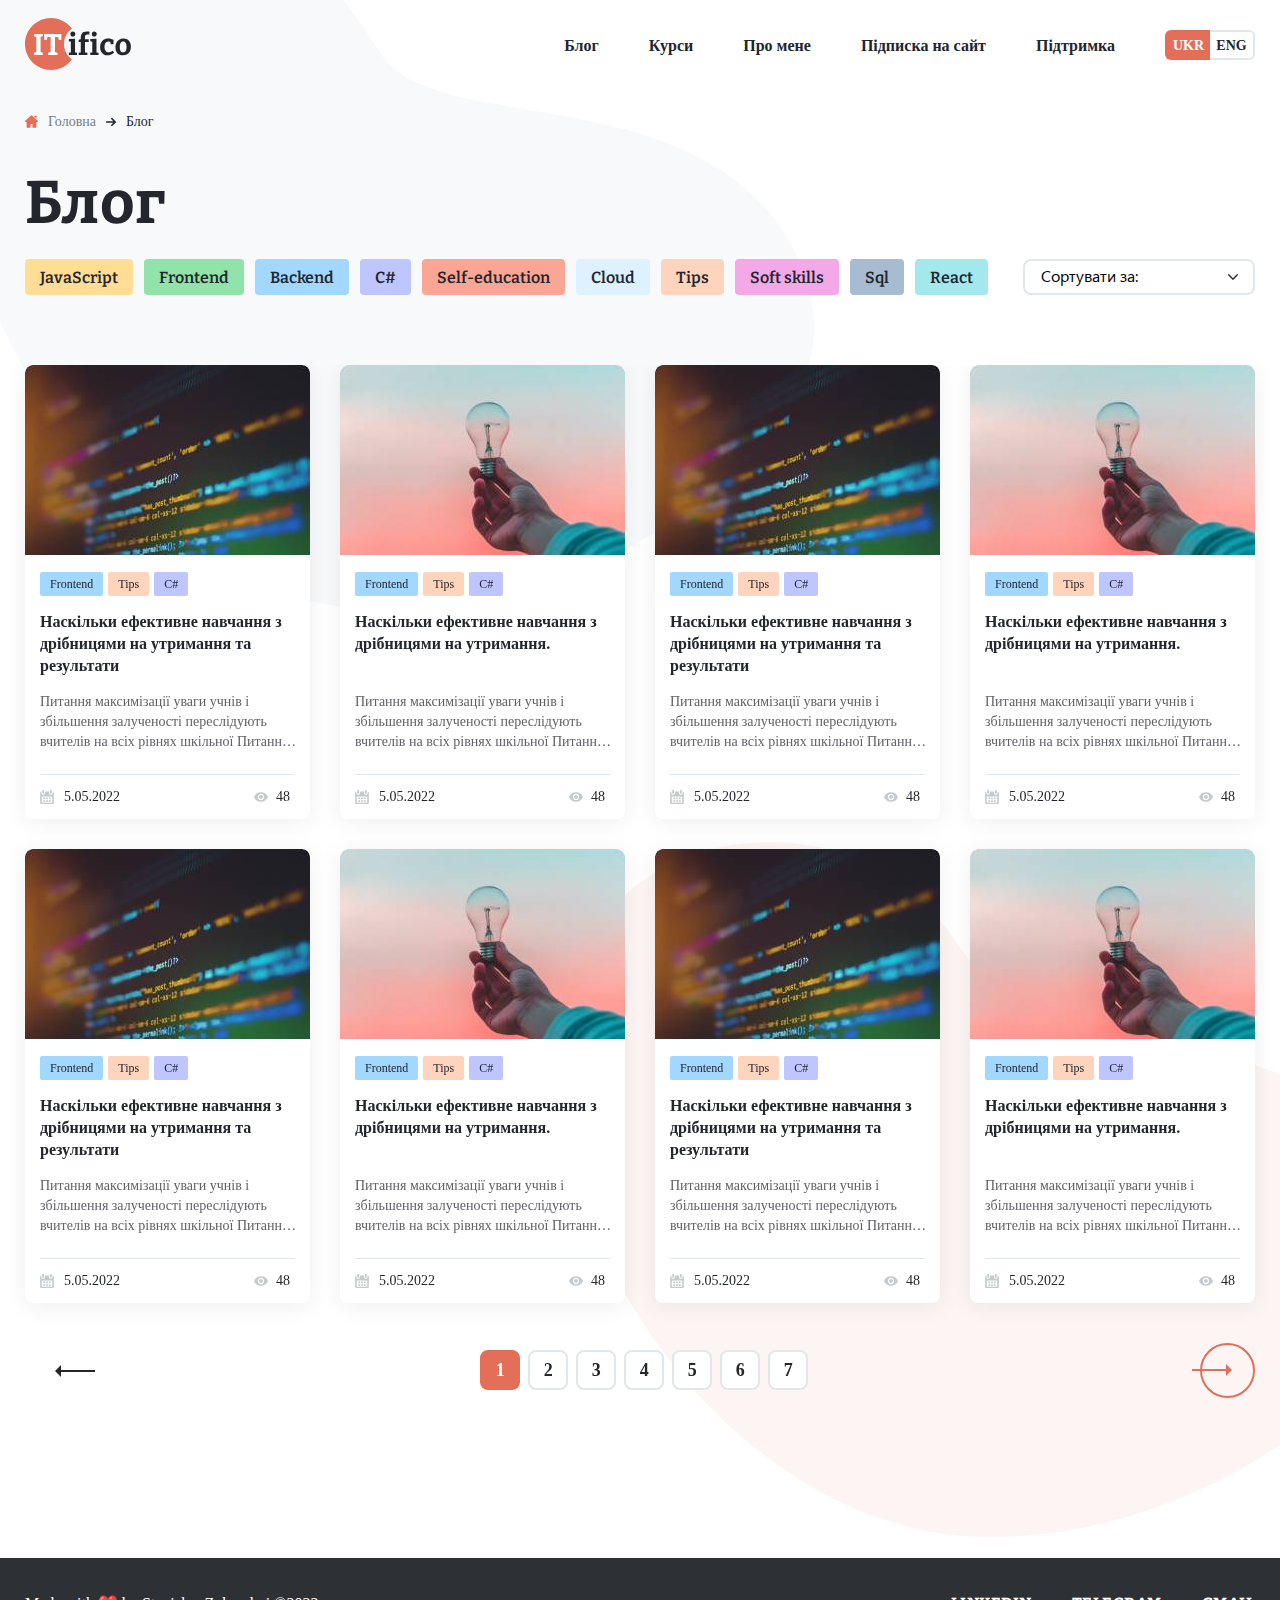
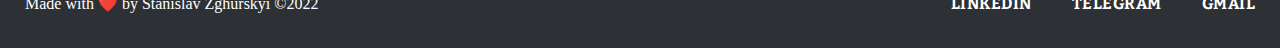
==== commit 05cdcf08: "edit links" ====
--- a/Blog-catalog.html
+++ b/Blog-catalog.html
@@ -34,12 +34,12 @@
         <div class="container">
             <div class="header__wrapper">
                 <div class="header__logo">
-                    <a href="./Homepage.html">
+                    <a href="./index.html">
                         <img src="./images/logo.svg" alt="logo">
                     </a>
                 </div>
                 <div class="header__logo-828">
-                    <a href="./Homepage.html">
+                    <a href="./index.html">
                         <img src="./images/logo-828.svg" alt="logo">
                     </a>
                 </div>
@@ -86,7 +86,7 @@
             <div class="container">
                 <div class="header__mobile-menu-top">
                     <div class="header__logo-828">
-                        <a href="./Homepage.html">
+                        <a href="./index.html">
                             <img src="./images/logo-828.svg" alt="logo">
                         </a>
                     </div>
